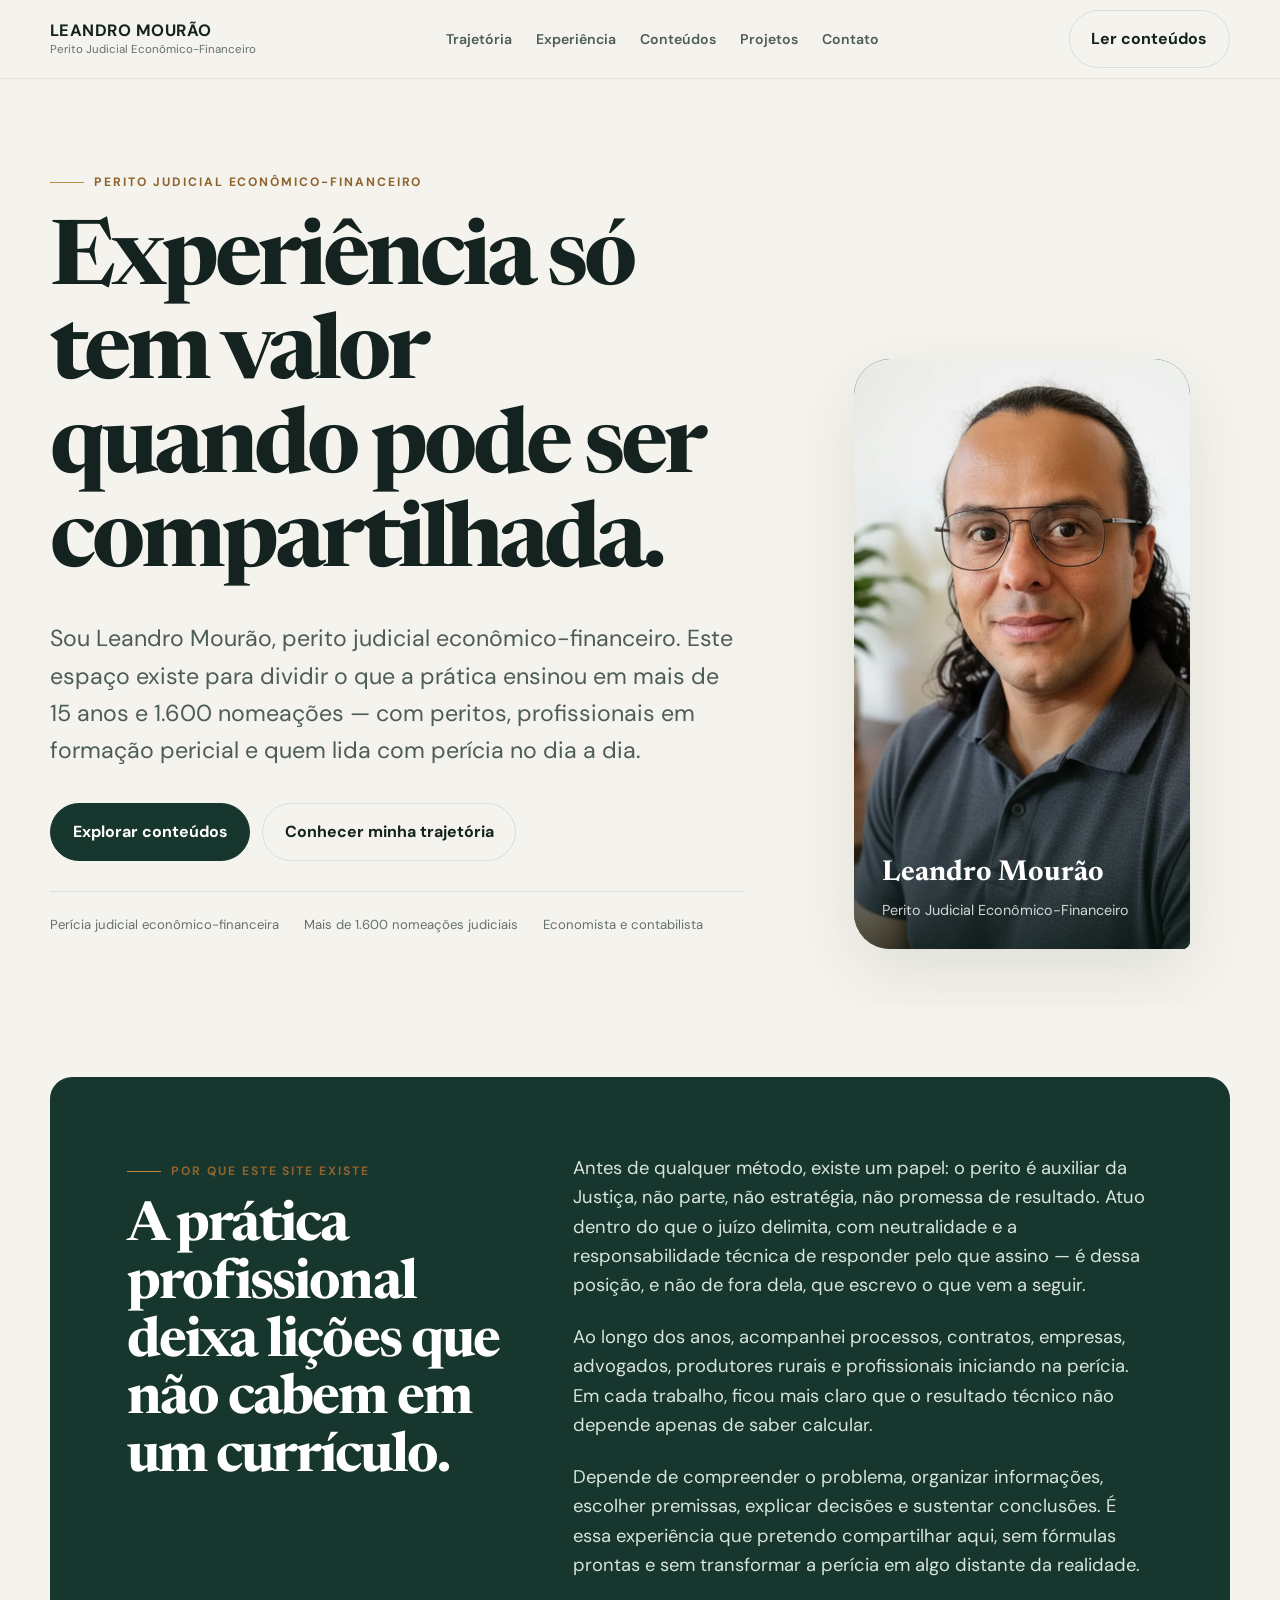
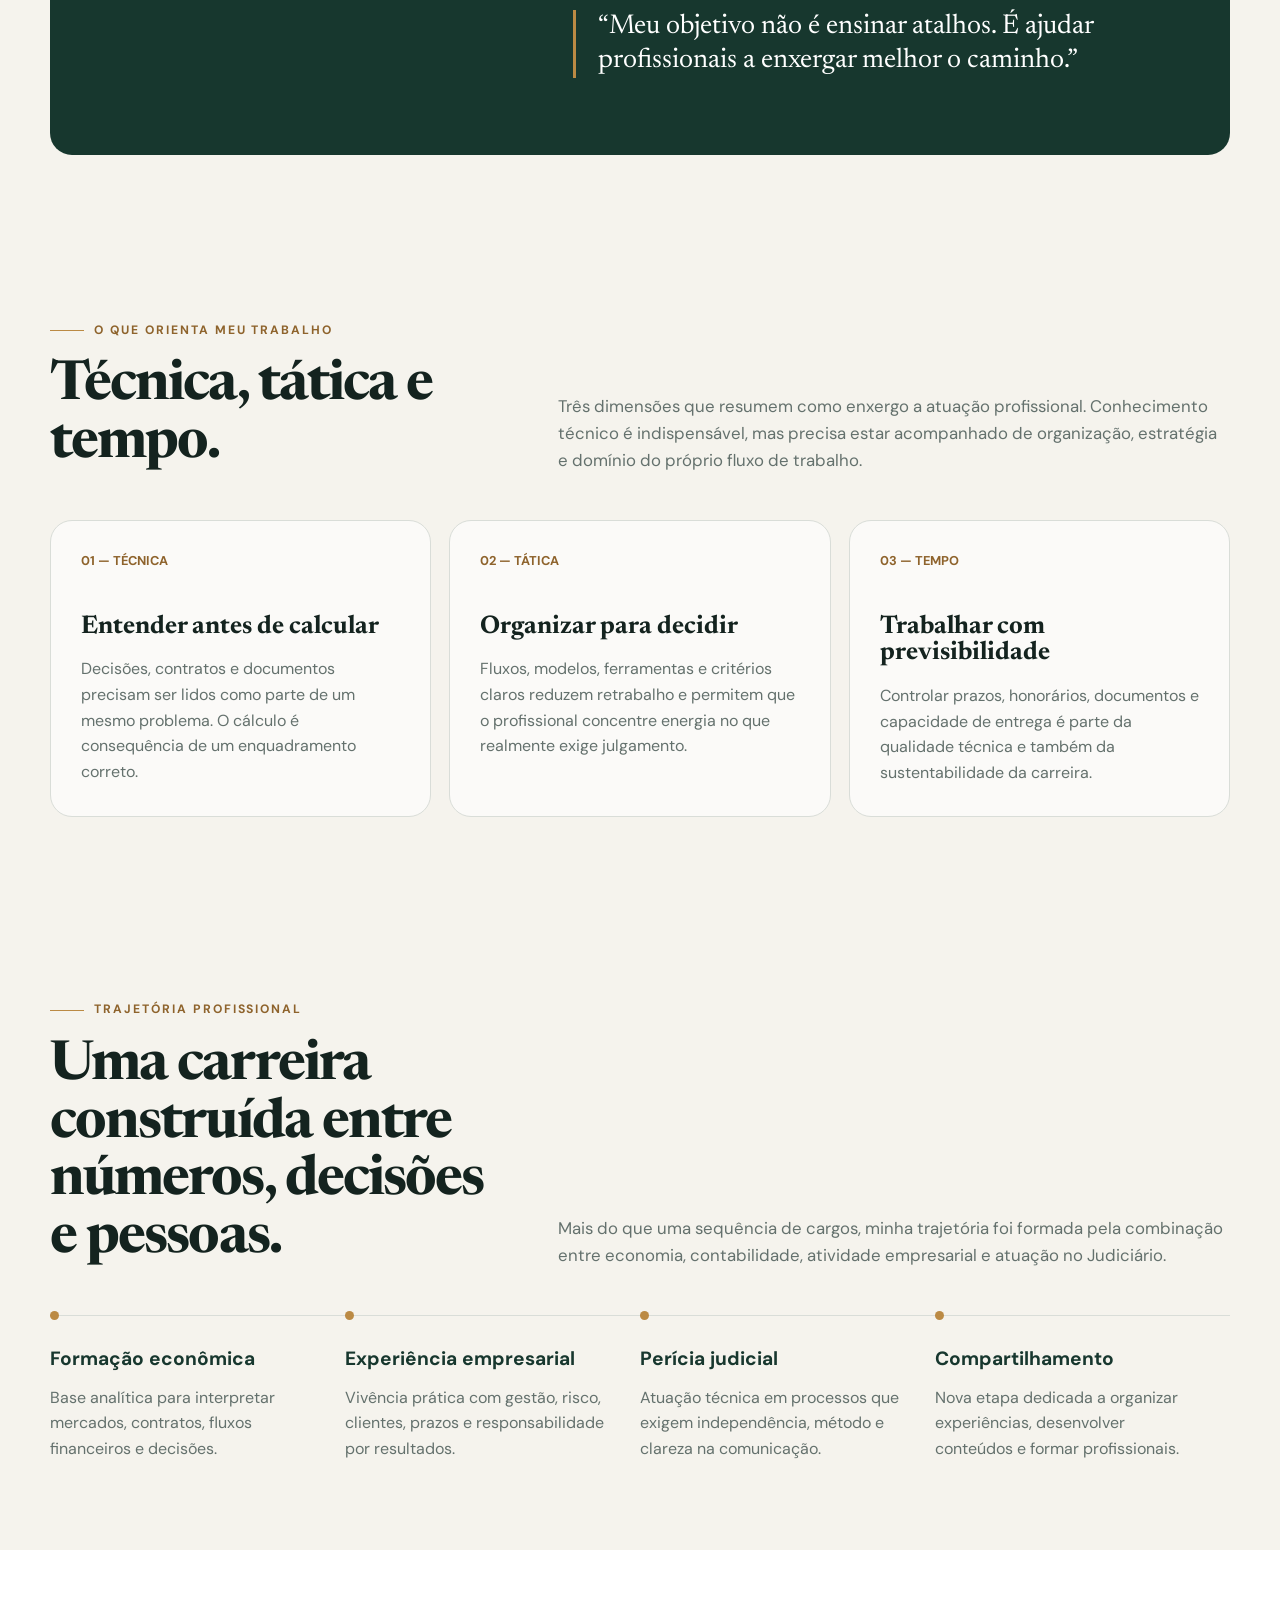
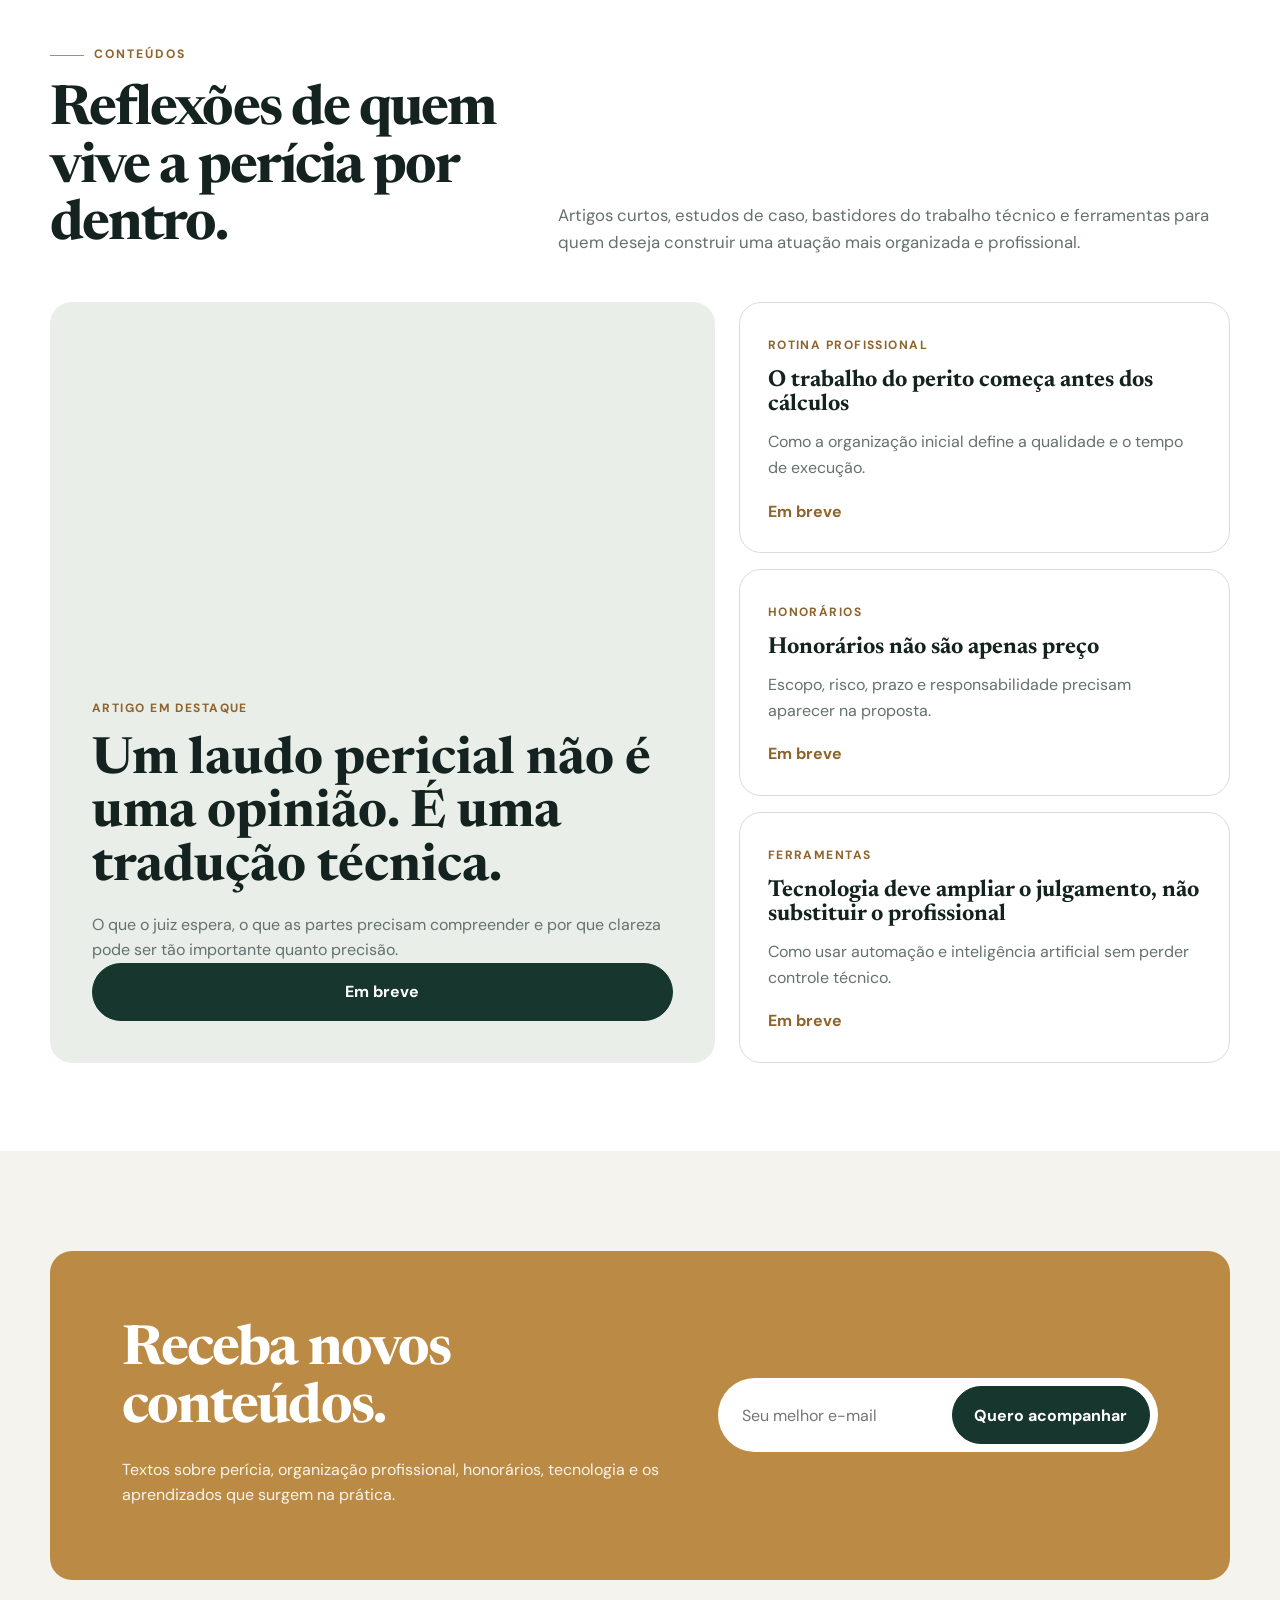
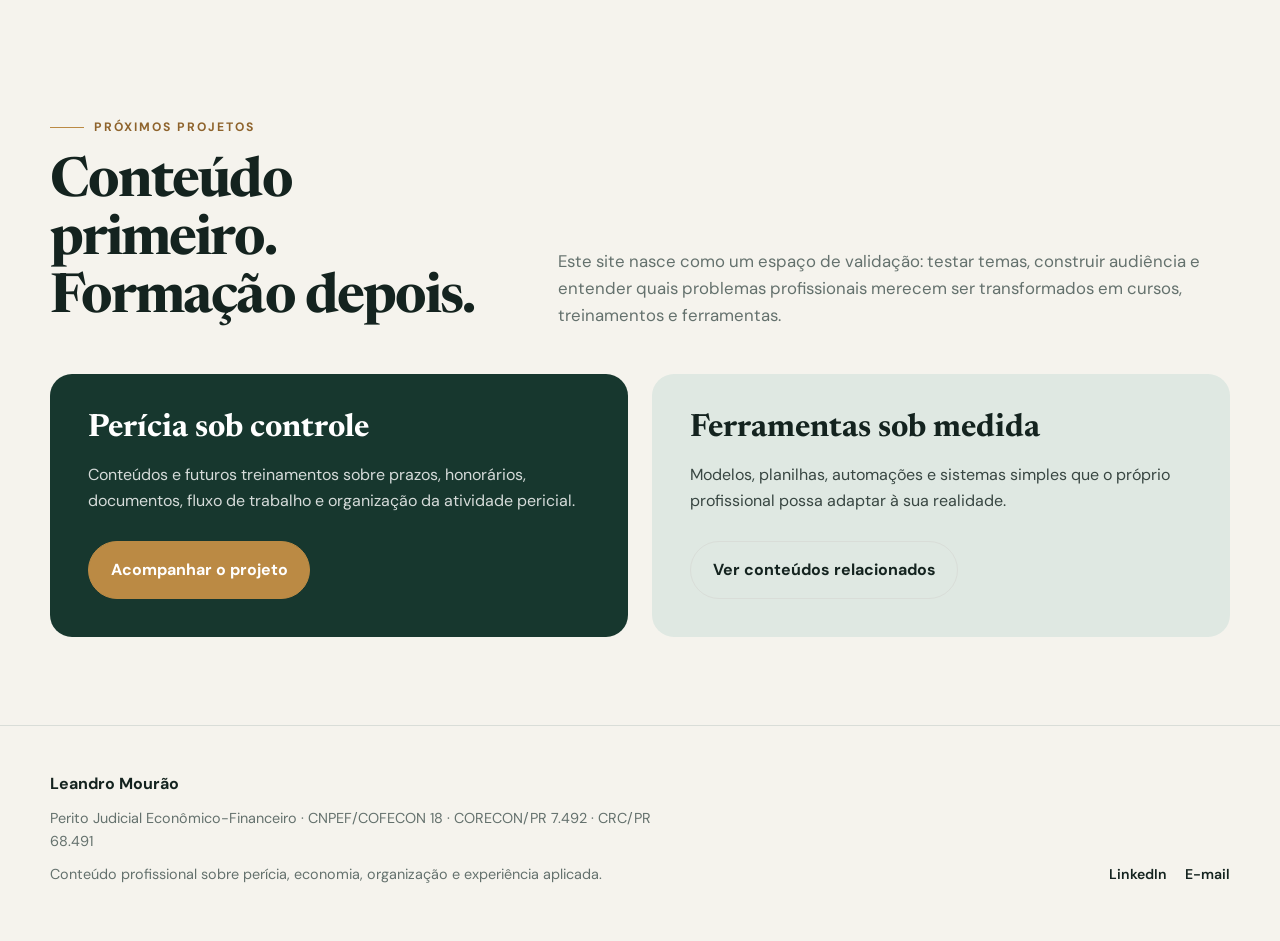
==== index.html @ 53e97e95 "Versão inicial do site pessoal" ====
<!doctype html>


<html lang="pt-BR">
<head>
<meta charset="utf-8"/>
<meta content="width=device-width, initial-scale=1" name="viewport"/>
<title>Leandro Mourão | Perito Judicial Econômico-Financeiro</title>
<meta content="Leandro Mourão, perito judicial econômico-financeiro, compartilha o que mais de 15 anos e 1.600 nomeações ensinaram sobre método, responsabilidade e prática pericial." name="description"/>
<meta content="Leandro Mourão" name="author"/>
<meta content="index, follow" name="robots"/>
<link href="https://fonts.googleapis.com" rel="preconnect"/>
<link crossorigin="" href="https://fonts.gstatic.com" rel="preconnect"/>
<link href="https://fonts.googleapis.com/css2?family=DM+Sans:wght@400;500;600;700&amp;family=Newsreader:opsz,wght@6..72,500;6..72,600&amp;display=swap" rel="stylesheet"/>

<link href="https://leandromourao.com.br/" rel="canonical"/><meta content="#17372e" name="theme-color"/><meta content="website" property="og:type"/><meta content="pt_BR" property="og:locale"/><meta content="Leandro Mourão | Perito Judicial Econômico-Financeiro" property="og:title"/><meta content="Experiência prática em perícia judicial, método, organização profissional, honorários e tecnologia aplicada." property="og:description"/><meta content="https://leandromourao.com.br/" property="og:url"/><meta content="https://leandromourao.com.br/assets/img/brand/og-leandro-mourao.jpg" property="og:image"/><meta content="Leandro Mourão, perito judicial econômico-financeiro" property="og:image:alt"/><meta content="summary_large_image" name="twitter:card"/><meta content="Leandro Mourão | Perito Judicial Econômico-Financeiro" name="twitter:title"/><meta content="Experiência prática em perícia judicial, método, organização profissional, honorários e tecnologia aplicada." name="twitter:description"/><meta content="https://leandromourao.com.br/assets/img/brand/og-leandro-mourao.jpg" name="twitter:image"/><link href="favicon.ico" rel="icon" sizes="any"/><link as="image" href="assets/img/team/leandro-mourao.webp" rel="preload" type="image/webp"/><link href="assets/css/style.css?v=20260804-01" rel="stylesheet"/><script type="application/ld+json">
{
  "@context": "https://schema.org",
  "@type": "Person",
  "name": "Leandro Mourão",
  "url": "https://leandromourao.com.br/",
  "image": "https://leandromourao.com.br/assets/img/team/leandro-mourao.jpg",
  "jobTitle": "Perito Judicial Econômico-Financeiro",
  "description": "Perito judicial econômico-financeiro que compartilha experiência prática sobre perícia, método, organização profissional e tecnologia aplicada.",
  "sameAs": ["https://www.linkedin.com/in/leandromourao/"],
  "hasCredential": [
    {"@type":"EducationalOccupationalCredential","name":"CNPEF/COFECON 18"},
    {"@type":"EducationalOccupationalCredential","name":"CORECON/PR 7.492"},
    {"@type":"EducationalOccupationalCredential","name":"CRC/PR 68.491"}
  ]
}
</script></head>
<body>
<header>
<div class="wrap nav">
<a class="brand" href="#inicio">
<strong>LEANDRO MOURÃO</strong>
<span>Perito Judicial Econômico-Financeiro</span>
</a>
<nav aria-label="Navegação principal" id="site-nav"><button aria-label="Fechar menu" class="menu-close" type="button">×</button>
<a href="#historia">Trajetória</a>
<a href="#experiencia">Experiência</a>
<a href="#conteudos">Conteúdos</a>
<a href="#projetos">Projetos</a>
<a href="#contato">Contato</a>
</nav>
<a class="btn" href="#conteudos">Ler conteúdos</a>
<button aria-controls="site-nav" aria-expanded="false" aria-label="Abrir menu" class="menu-toggle" type="button"><span></span><span></span><span></span></button></div>
</header><div aria-hidden="true" class="menu-backdrop"></div>
<main id="inicio">
<section class="hero">
<div class="wrap hero-grid">
<div class="hero-copy">
<span class="eyebrow">Perito judicial econômico-financeiro</span>
<h1>Experiência só tem valor quando pode ser compartilhada.</h1>
<p class="lead">Sou Leandro Mourão, perito judicial econômico-financeiro. Este espaço existe para dividir o que a prática ensinou em mais de 15 anos e 1.600 nomeações — com peritos, profissionais em formação pericial e quem lida com perícia no dia a dia.</p>
<div class="hero-actions">
<a class="btn primary" href="#conteudos">Explorar conteúdos</a>
<a class="btn" href="#historia">Conhecer minha trajetória</a>
</div>
<div class="hero-note">
<span>Perícia judicial econômico-financeira</span>
<span>Mais de 1.600 nomeações judiciais</span>
<span>Economista e contabilista</span>
</div>
</div>
<figure class="portrait">
<picture><source srcset="assets/img/team/leandro-mourao.webp" type="image/webp"/><img alt="Leandro Mourão, perito judicial econômico-financeiro" decoding="async" fetchpriority="high" height="1000" src="assets/img/team/leandro-mourao.jpg" width="800"/></picture>
<figcaption class="portrait-caption">
<strong>Leandro Mourão</strong>
<span>Perito Judicial Econômico-Financeiro</span>
</figcaption>
</figure>
</div>
</section>
<section class="manifesto" id="historia">
<div class="wrap manifesto-card">
<div>
<span class="eyebrow">Por que este site existe</span>
<h2 style="margin-top:18px">A prática profissional deixa lições que não cabem em um currículo.</h2>
</div>
<div>
<p>Antes de qualquer método, existe um papel: o perito é auxiliar da Justiça, não parte, não estratégia, não promessa de resultado. Atuo dentro do que o juízo delimita, com neutralidade e a responsabilidade técnica de responder pelo que assino — é dessa posição, e não de fora dela, que escrevo o que vem a seguir.</p>
<p>Ao longo dos anos, acompanhei processos, contratos, empresas, advogados, produtores rurais e profissionais iniciando na perícia. Em cada trabalho, ficou mais claro que o resultado técnico não depende apenas de saber calcular.</p>
<p>Depende de compreender o problema, organizar informações, escolher premissas, explicar decisões e sustentar conclusões. É essa experiência que pretendo compartilhar aqui, sem fórmulas prontas e sem transformar a perícia em algo distante da realidade.</p>
<div class="quote">“Meu objetivo não é ensinar atalhos. É ajudar profissionais a enxergar melhor o caminho.”</div>
</div>
</div>
</section>
<section id="experiencia">
<div class="wrap">
<div class="section-head">
<div>
<span class="eyebrow">O que orienta meu trabalho</span>
<h2 style="margin-top:18px">Técnica, tática e tempo.</h2>
</div>
<p>Três dimensões que resumem como enxergo a atuação profissional. Conhecimento técnico é indispensável, mas precisa estar acompanhado de organização, estratégia e domínio do próprio fluxo de trabalho.</p>
</div>
<div class="cards">
<article class="card">
<div class="number">01 — TÉCNICA</div>
<h3>Entender antes de calcular</h3>
<p>Decisões, contratos e documentos precisam ser lidos como parte de um mesmo problema. O cálculo é consequência de um enquadramento correto.</p>
</article>
<article class="card">
<div class="number">02 — TÁTICA</div>
<h3>Organizar para decidir</h3>
<p>Fluxos, modelos, ferramentas e critérios claros reduzem retrabalho e permitem que o profissional concentre energia no que realmente exige julgamento.</p>
</article>
<article class="card">
<div class="number">03 — TEMPO</div>
<h3>Trabalhar com previsibilidade</h3>
<p>Controlar prazos, honorários, documentos e capacidade de entrega é parte da qualidade técnica e também da sustentabilidade da carreira.</p>
</article>
</div>
</div>
</section>
<section class="soft">
<div class="wrap">
<div class="section-head">
<div>
<span class="eyebrow">Trajetória profissional</span>
<h2 style="margin-top:18px">Uma carreira construída entre números, decisões e pessoas.</h2>
</div>
<p>Mais do que uma sequência de cargos, minha trajetória foi formada pela combinação entre economia, contabilidade, atividade empresarial e atuação no Judiciário.</p>
</div>
<div class="timeline">
<div class="timeline-item"><strong>Formação econômica</strong><p>Base analítica para interpretar mercados, contratos, fluxos financeiros e decisões.</p></div>
<div class="timeline-item"><strong>Experiência empresarial</strong><p>Vivência prática com gestão, risco, clientes, prazos e responsabilidade por resultados.</p></div>
<div class="timeline-item"><strong>Perícia judicial</strong><p>Atuação técnica em processos que exigem independência, método e clareza na comunicação.</p></div>
<div class="timeline-item"><strong>Compartilhamento</strong><p>Nova etapa dedicada a organizar experiências, desenvolver conteúdos e formar profissionais.</p></div>
</div>
</div>
</section>
<section class="content-area" id="conteudos">
<div class="wrap">
<div class="section-head">
<div>
<span class="eyebrow">Conteúdos</span>
<h2 style="margin-top:18px">Reflexões de quem vive a perícia por dentro.</h2>
</div>
<p>Artigos curtos, estudos de caso, bastidores do trabalho técnico e ferramentas para quem deseja construir uma atuação mais organizada e profissional.</p>
</div>
<div class="content-grid">
<article class="feature-post">
<small>Artigo em destaque</small>
<h3>Um laudo pericial não é uma opinião. É uma tradução técnica.</h3>
<p>O que o juiz espera, o que as partes precisam compreender e por que clareza pode ser tão importante quanto precisão.</p>
<a class="btn primary" href="#contato">Em breve</a>
</article>
<div class="post-list">
<article class="post"><small>Rotina profissional</small><h3>O trabalho do perito começa antes dos cálculos</h3><p>Como a organização inicial define a qualidade e o tempo de execução.</p><a href="#contato">Em breve</a></article>
<article class="post"><small>Honorários</small><h3>Honorários não são apenas preço</h3><p>Escopo, risco, prazo e responsabilidade precisam aparecer na proposta.</p><a href="#contato">Em breve</a></article>
<article class="post"><small>Ferramentas</small><h3>Tecnologia deve ampliar o julgamento, não substituir o profissional</h3><p>Como usar automação e inteligência artificial sem perder controle técnico.</p><a href="#contato">Em breve</a></article>
</div>
</div>
</div>
</section>
<section class="newsletter" id="contato">
<div class="wrap newsletter-box">
<div>
<h2>Receba novos conteúdos.</h2>
<p>Textos sobre perícia, organização profissional, honorários, tecnologia e os aprendizados que surgem na prática.</p>
</div>
<form action="obrigado/" data-netlify="true" method="POST" name="newsletter" netlify-honeypot="bot-field">
<p class="honeypot"><label>Não preencha: <input autocomplete="off" name="bot-field" tabindex="-1"/></label></p><input name="form-name" type="hidden" value="newsletter"/>
<input aria-label="Seu melhor e-mail" autocomplete="email" name="email" placeholder="Seu melhor e-mail" required="" type="email"/>
<button class="btn primary" type="submit">Quero acompanhar</button>
</form>
</div>
</section>
<section class="future" id="projetos">
<div class="wrap">
<div class="section-head">
<div>
<span class="eyebrow">Próximos projetos</span>
<h2 style="margin-top:18px">Conteúdo primeiro. Formação depois.</h2>
</div>
<p>Este site nasce como um espaço de validação: testar temas, construir audiência e entender quais problemas profissionais merecem ser transformados em cursos, treinamentos e ferramentas.</p>
</div>
<div class="future-grid">
<article class="future-card">
<h3>Perícia sob controle</h3>
<p>Conteúdos e futuros treinamentos sobre prazos, honorários, documentos, fluxo de trabalho e organização da atividade pericial.</p>
<a class="btn gold" href="#contato">Acompanhar o projeto</a>
</article>
<article class="future-card alt">
<h3>Ferramentas sob medida</h3>
<p>Modelos, planilhas, automações e sistemas simples que o próprio profissional possa adaptar à sua realidade.</p>
<a class="btn" href="#conteudos">Ver conteúdos relacionados</a>
</article>
</div>
</div>
</section>
</main>
<footer>
<div class="wrap footer-grid">
<div>
<strong>Leandro Mourão</strong>
<p>Perito Judicial Econômico-Financeiro · CNPEF/COFECON 18 · CORECON/PR 7.492 · CRC/PR 68.491</p>
<p>Conteúdo profissional sobre perícia, economia, organização e experiência aplicada.</p>
</div>
<div class="footer-links">
<a href="https://www.linkedin.com/in/leandromourao/" rel="noopener" target="_blank">LinkedIn</a>
<a href="mailto:contato@leandromourao.com.br">E-mail</a>
</div>
</div>
</footer>
<script defer src="assets/js/main.js"></script></body>
</html>
---- assets/css/style.css ----
:root{
      --ink:#14231f;
      --muted:#64716d;
      --paper:#f5f3ed;
      --white:#ffffff;
      --line:#d9ddd8;
      --accent:#bb8a44;
      --accent-dark:#8e632c;
      --deep:#17372e;
      --soft:#e9eee9;
      --radius:22px;
      --shadow:0 24px 70px rgba(25,45,38,.10);
      --wrap:min(1180px, calc(100% - 40px));
    }
    *{box-sizing:border-box}
    html{scroll-behavior:smooth}
    body{margin:0;background:var(--paper);color:var(--ink);font-family:"DM Sans",sans-serif;line-height:1.6}
    a{color:inherit;text-decoration:none}
    img{max-width:100%;display:block}
    .wrap{width:var(--wrap);margin-inline:auto}
    .eyebrow{display:inline-flex;align-items:center;gap:.65rem;font-size:.76rem;letter-spacing:.16em;text-transform:uppercase;font-weight:700;color:var(--accent-dark)}
    .eyebrow:before{content:"";width:34px;height:1px;background:var(--accent)}
    h1,h2,h3{font-family:"Newsreader",serif;line-height:1.05;margin:0;color:var(--ink)}
    h1{font-size:clamp(3rem,7vw,6.3rem);letter-spacing:-.045em;max-width:900px}
    h2{font-size:clamp(2.2rem,4.3vw,4.4rem);letter-spacing:-.035em}
    h3{font-size:1.6rem}
    p{margin:0;color:var(--muted)}
    .btn{display:inline-flex;align-items:center;justify-content:center;padding:.95rem 1.35rem;border:1px solid var(--line);border-radius:999px;font-weight:700;transition:.2s ease;background:transparent}
    .btn:hover{transform:translateY(-2px);border-color:var(--accent)}
    .btn.primary{background:var(--deep);color:white;border-color:var(--deep)}
    .btn.gold{background:var(--accent);border-color:var(--accent);color:#fff}

    header{position:sticky;top:0;z-index:20;background:rgba(245,243,237,.86);backdrop-filter:blur(14px);border-bottom:1px solid rgba(20,35,31,.08)}
    .nav{display:flex;align-items:center;justify-content:space-between;min-height:78px;gap:2rem}
    .brand{display:flex;flex-direction:column;line-height:1.05}
    .brand strong{font-size:1.03rem;letter-spacing:.03em}
    .brand span{font-size:.72rem;color:var(--muted);margin-top:.25rem}
    nav{display:flex;gap:1.5rem;align-items:center}
    nav a{font-size:.88rem;font-weight:600;color:#4d5c57}
    nav a:hover{color:var(--accent-dark)}

    .hero{padding:86px 0 42px;overflow:hidden}
    .hero-grid{display:grid;grid-template-columns:minmax(0,1.25fr) minmax(320px,.75fr);gap:70px;align-items:end}
    .hero-copy{padding-bottom:30px}
    .hero-copy .eyebrow{margin-bottom:24px}
    .hero-copy .lead{font-size:clamp(1.1rem,2vw,1.45rem);max-width:710px;margin-top:28px;color:#4d5c57}
    .hero-actions{display:flex;flex-wrap:wrap;gap:12px;margin-top:34px}
    .hero-note{margin-top:30px;padding-top:22px;border-top:1px solid var(--line);display:flex;gap:25px;flex-wrap:wrap;font-size:.82rem;color:var(--muted)}
    .portrait{position:relative;background:var(--deep);border-radius:36px 36px 8px 36px;overflow:hidden;box-shadow:var(--shadow);min-height:590px}
    .portrait img{width:100%;height:100%;object-fit:cover;position:absolute;inset:0}
    .portrait:after{content:"";position:absolute;inset:0;background:linear-gradient(180deg,transparent 55%,rgba(9,25,20,.72))}
    .portrait-caption{position:absolute;left:28px;bottom:26px;color:#fff;z-index:2}
    .portrait-caption strong{display:block;font-family:"Newsreader";font-size:1.8rem}
    .portrait-caption span{opacity:.8;font-size:.9rem}

    .manifesto{padding:70px 0}
    .manifesto-card{background:var(--deep);color:#fff;border-radius:var(--radius);padding:clamp(32px,6vw,80px);display:grid;grid-template-columns:.8fr 1.2fr;gap:60px;align-items:start}
    .manifesto-card h2{color:#fff}
    .manifesto-card p{color:#d7e3de;font-size:1.15rem}
    .manifesto-card p+p{margin-top:22px}
    .quote{margin-top:30px;padding-left:22px;border-left:3px solid var(--accent);font-family:"Newsreader";font-size:1.7rem;color:white;line-height:1.25}

    section{padding:88px 0}
    .section-head{display:grid;grid-template-columns:.8fr 1.2fr;gap:60px;align-items:end;margin-bottom:46px}
    .section-head p{font-size:1.05rem;max-width:670px}
    .cards{display:grid;grid-template-columns:repeat(3,1fr);gap:18px}
    .card{background:rgba(255,255,255,.62);border:1px solid var(--line);border-radius:var(--radius);padding:30px;min-height:265px;transition:.2s ease}
    .card:hover{background:white;transform:translateY(-4px);box-shadow:0 14px 40px rgba(23,55,46,.08)}
    .card .number{font-size:.8rem;font-weight:700;color:var(--accent-dark);margin-bottom:42px}
    .card h3{margin-bottom:16px}

    .timeline{display:grid;grid-template-columns:repeat(4,1fr);border-top:1px solid var(--line)}
    .timeline-item{padding:28px 26px 0 0;position:relative}
    .timeline-item:before{content:"";position:absolute;top:-5px;left:0;width:9px;height:9px;background:var(--accent);border-radius:50%}
    .timeline-item strong{display:block;font-size:1.2rem;color:var(--deep);margin-bottom:10px}

    .content-area{background:var(--white)}
    .content-grid{display:grid;grid-template-columns:1.15fr .85fr;gap:24px}
    .feature-post{border-radius:var(--radius);padding:42px;background:var(--soft);min-height:430px;display:flex;flex-direction:column;justify-content:flex-end}
    .feature-post small,.post small{font-size:.75rem;text-transform:uppercase;letter-spacing:.12em;font-weight:700;color:var(--accent-dark)}
    .feature-post h3{font-size:clamp(2rem,4vw,3.3rem);margin:16px 0}
    .post-list{display:grid;gap:16px}
    .post{padding:28px;border:1px solid var(--line);border-radius:var(--radius)}
    .post h3{font-size:1.45rem;margin:12px 0}
    .post a{display:inline-block;margin-top:18px;font-weight:700;color:var(--accent-dark)}

    .newsletter{padding:100px 0}
    .newsletter-box{background:var(--accent);border-radius:var(--radius);padding:clamp(34px,7vw,72px);display:grid;grid-template-columns:1fr .8fr;gap:45px;align-items:center}
    .newsletter-box h2,.newsletter-box p{color:#fff}
    .newsletter-box p{margin-top:18px;opacity:.9}
    form{display:flex;gap:10px;background:#fff;padding:8px;border-radius:999px}
    input{border:0;background:transparent;padding:0 16px;min-width:0;flex:1;font:inherit;outline:none}
    button{border:0;cursor:pointer;font:inherit}

    .future{padding-top:30px}
    .future-grid{display:grid;grid-template-columns:1fr 1fr;gap:24px}
    .future-card{border-radius:var(--radius);padding:38px;background:var(--deep);color:white}
    .future-card.alt{background:#dfe8e2;color:var(--ink)}
    .future-card h3{font-size:2rem;color:inherit;margin-bottom:16px}
    .future-card p{color:inherit;opacity:.82}
    .future-card .btn{margin-top:28px}

    footer{padding:45px 0 55px;border-top:1px solid var(--line)}
    .footer-grid{display:flex;justify-content:space-between;gap:30px;align-items:flex-end}
    .footer-grid p{max-width:620px;margin-top:10px;font-size:.9rem}
    .footer-links{display:flex;gap:18px;font-size:.88rem;font-weight:600}

    @media(max-width:900px){
      nav{display:none}
      .hero-grid,.manifesto-card,.section-head,.content-grid,.newsletter-box{grid-template-columns:1fr}
      .portrait{min-height:520px;max-width:560px}
      .cards{grid-template-columns:1fr}
      .timeline{grid-template-columns:1fr 1fr;gap:36px}
      .future-grid{grid-template-columns:1fr}
    }
    @media(max-width:600px){
      :root{--wrap:min(100% - 28px,1180px)}
      .hero{padding-top:56px}
      .nav .btn{display:none}
      .portrait{min-height:450px}
      .timeline{grid-template-columns:1fr}
      form{border-radius:20px;flex-direction:column}
      form .btn{width:100%}
      .footer-grid{display:block}
      .footer-links{margin-top:25px}
    }
  

/* Navegação móvel, acessibilidade e ajustes finais */
.menu-toggle,.menu-close{display:none}
.menu-backdrop{display:none}
.honeypot{position:absolute!important;left:-9999px!important;width:1px!important;height:1px!important;overflow:hidden!important}
section[id]{scroll-margin-top:96px}
a:focus-visible,button:focus-visible,input:focus-visible{outline:3px solid rgba(187,138,68,.45);outline-offset:3px}
.portrait picture{position:absolute;inset:0;width:100%;height:100%}
.portrait picture img{width:100%;height:100%;object-fit:cover}
@media(max-width:900px){
  .menu-toggle{display:inline-flex;width:46px;height:46px;border:1px solid var(--line);border-radius:14px;background:var(--white);align-items:center;justify-content:center;flex-direction:column;gap:5px;cursor:pointer}
  .menu-toggle span{width:21px;height:2px;background:var(--deep);border-radius:2px}
  header nav{display:flex;position:fixed;top:0;right:0;width:min(340px,88vw);height:100vh;height:100dvh;background:var(--paper);padding:78px 26px 30px;flex-direction:column;align-items:stretch;gap:0;box-shadow:-24px 0 60px rgba(20,35,31,.18);transform:translateX(105%);transition:transform .25s ease;z-index:60}
  header nav a{font-size:1rem;padding:16px 2px;border-bottom:1px solid var(--line)}
  .menu-close{display:flex;position:absolute;top:18px;right:20px;width:42px;height:42px;border:1px solid var(--line);border-radius:12px;background:var(--white);align-items:center;justify-content:center;font-size:1.6rem;cursor:pointer;color:var(--deep)}
  .menu-open header nav{transform:translateX(0)}
  .menu-open .menu-backdrop{display:block;position:fixed;inset:0;background:rgba(20,35,31,.45);z-index:50}
  body.menu-open{overflow:hidden}
}
@media(prefers-reduced-motion:reduce){html{scroll-behavior:auto}*,*::before,*::after{transition:none!important;animation:none!important}}

/* Páginas de estado */
.status-page{min-height:100vh;display:grid;place-items:center;padding:40px;background:var(--paper)}
.status-card{width:min(720px,100%);text-align:center;padding:clamp(34px,7vw,72px);border:1px solid var(--line);border-radius:var(--radius);background:var(--white);box-shadow:var(--shadow)}
.status-card .eyebrow{margin-bottom:20px}
.status-card h1{font-size:clamp(2.7rem,7vw,5rem)}
.status-card p{max-width:520px;margin:22px auto 30px;font-size:1.05rem}
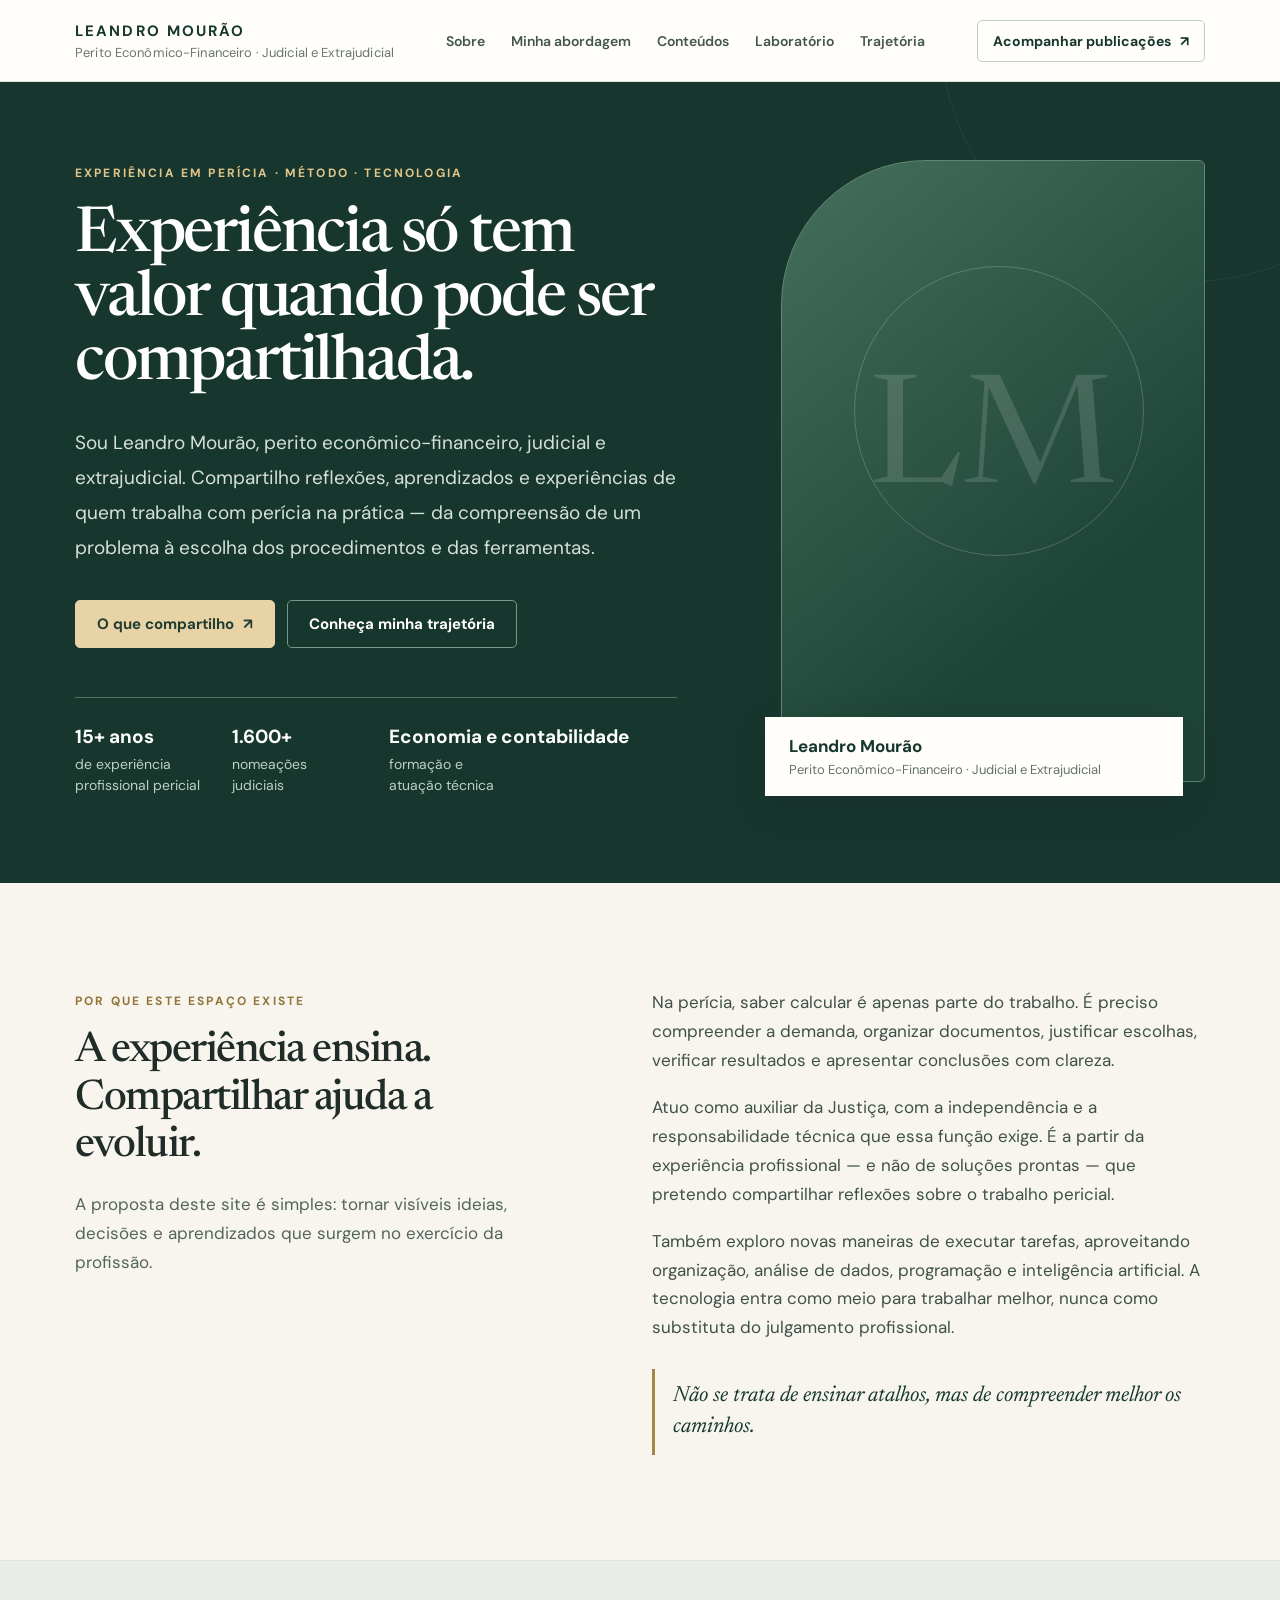
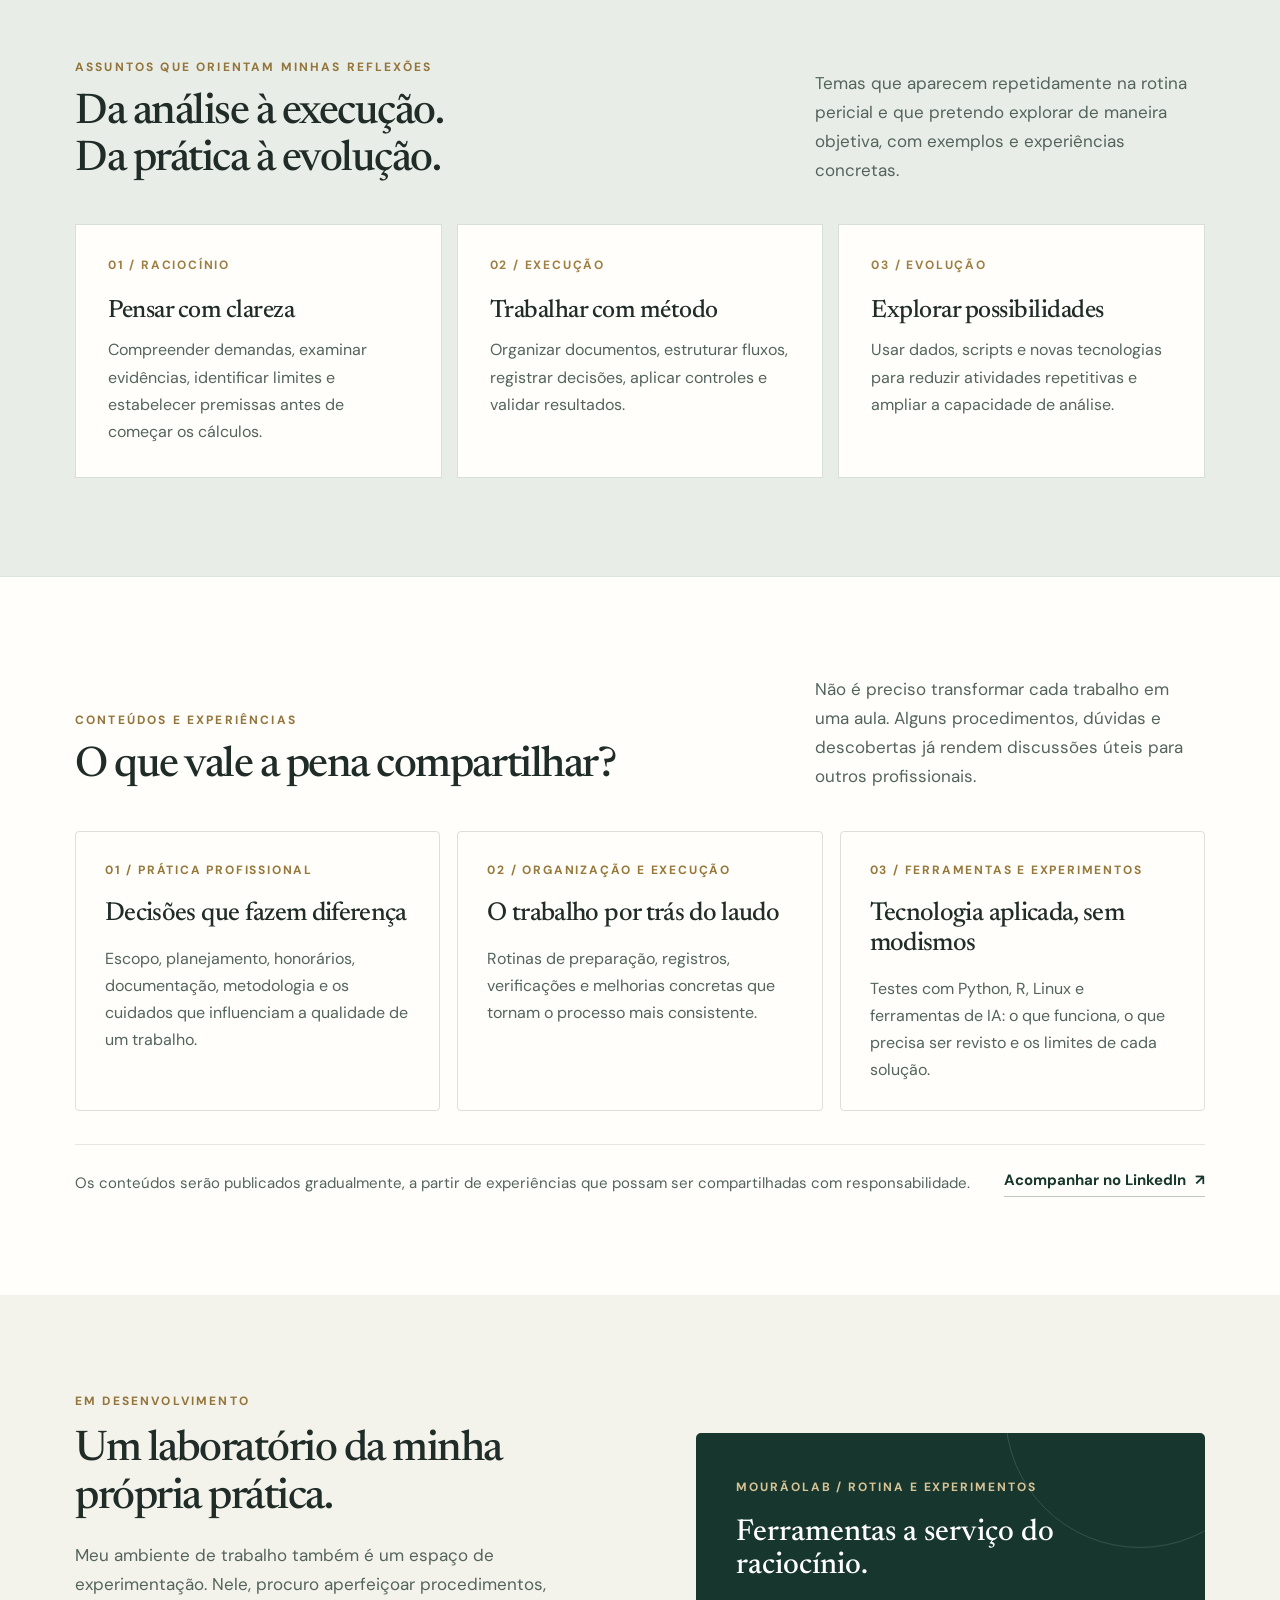
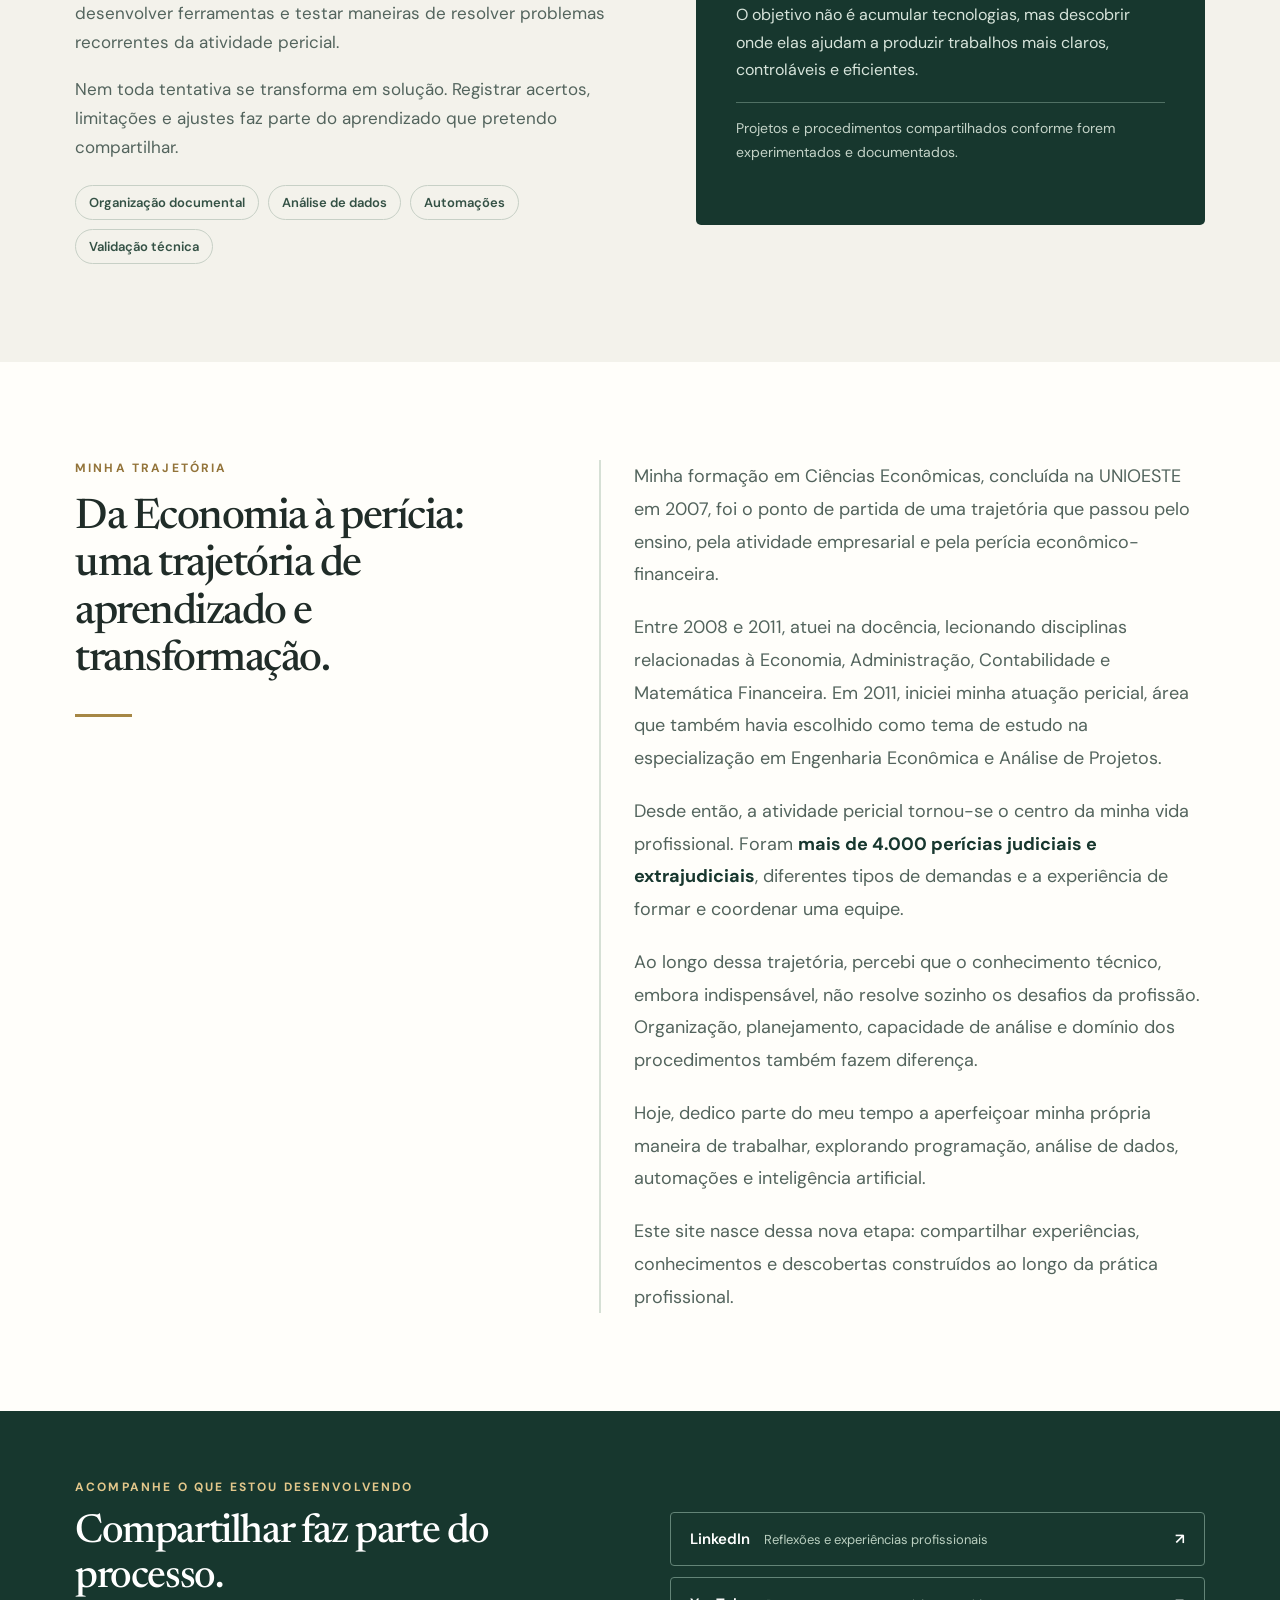
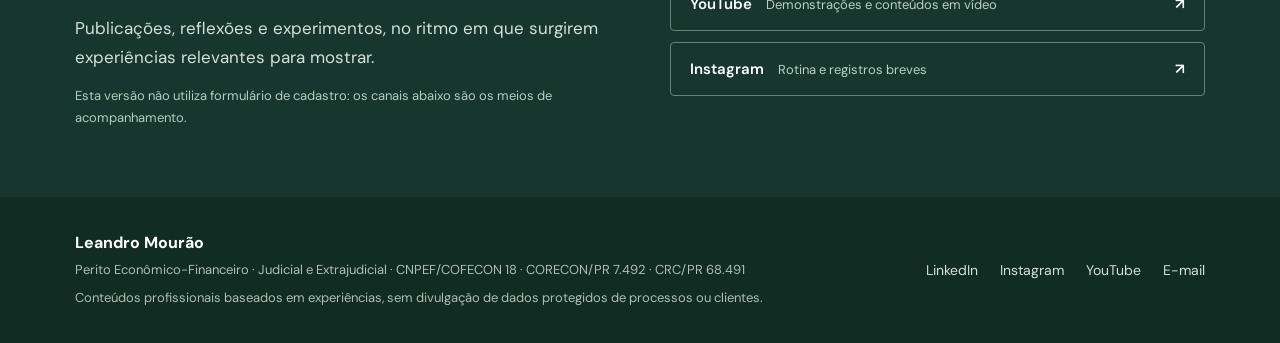
==== commit a47b1314: "Atualiza site: experiência e prática pericial" ====
--- a/index.html
+++ b/index.html
@@ -1,210 +1,295 @@
 <!doctype html>
-
-
 <html lang="pt-BR">
 <head>
-<meta charset="utf-8"/>
-<meta content="width=device-width, initial-scale=1" name="viewport"/>
-<title>Leandro Mourão | Perito Judicial Econômico-Financeiro</title>
-<meta content="Leandro Mourão, perito judicial econômico-financeiro, compartilha o que mais de 15 anos e 1.600 nomeações ensinaram sobre método, responsabilidade e prática pericial." name="description"/>
-<meta content="Leandro Mourão" name="author"/>
-<meta content="index, follow" name="robots"/>
-<link href="https://fonts.googleapis.com" rel="preconnect"/>
-<link crossorigin="" href="https://fonts.gstatic.com" rel="preconnect"/>
-<link href="https://fonts.googleapis.com/css2?family=DM+Sans:wght@400;500;600;700&amp;family=Newsreader:opsz,wght@6..72,500;6..72,600&amp;display=swap" rel="stylesheet"/>
-
-<link href="https://leandromourao.com.br/" rel="canonical"/><meta content="#17372e" name="theme-color"/><meta content="website" property="og:type"/><meta content="pt_BR" property="og:locale"/><meta content="Leandro Mourão | Perito Judicial Econômico-Financeiro" property="og:title"/><meta content="Experiência prática em perícia judicial, método, organização profissional, honorários e tecnologia aplicada." property="og:description"/><meta content="https://leandromourao.com.br/" property="og:url"/><meta content="https://leandromourao.com.br/assets/img/brand/og-leandro-mourao.jpg" property="og:image"/><meta content="Leandro Mourão, perito judicial econômico-financeiro" property="og:image:alt"/><meta content="summary_large_image" name="twitter:card"/><meta content="Leandro Mourão | Perito Judicial Econômico-Financeiro" name="twitter:title"/><meta content="Experiência prática em perícia judicial, método, organização profissional, honorários e tecnologia aplicada." name="twitter:description"/><meta content="https://leandromourao.com.br/assets/img/brand/og-leandro-mourao.jpg" name="twitter:image"/><link href="favicon.ico" rel="icon" sizes="any"/><link as="image" href="assets/img/team/leandro-mourao.webp" rel="preload" type="image/webp"/><link href="assets/css/style.css?v=20260804-01" rel="stylesheet"/><script type="application/ld+json">
-{
-  "@context": "https://schema.org",
-  "@type": "Person",
-  "name": "Leandro Mourão",
-  "url": "https://leandromourao.com.br/",
-  "image": "https://leandromourao.com.br/assets/img/team/leandro-mourao.jpg",
-  "jobTitle": "Perito Judicial Econômico-Financeiro",
-  "description": "Perito judicial econômico-financeiro que compartilha experiência prática sobre perícia, método, organização profissional e tecnologia aplicada.",
-  "sameAs": ["https://www.linkedin.com/in/leandromourao/"],
-  "hasCredential": [
-    {"@type":"EducationalOccupationalCredential","name":"CNPEF/COFECON 18"},
-    {"@type":"EducationalOccupationalCredential","name":"CORECON/PR 7.492"},
-    {"@type":"EducationalOccupationalCredential","name":"CRC/PR 68.491"}
-  ]
-}
-</script></head>
+  <meta charset="utf-8">
+  <meta name="viewport" content="width=device-width, initial-scale=1">
+  <meta name="theme-color" content="#17372e">
+  <meta name="description" content="Leandro Mourão, perito econômico-financeiro judicial e extrajudicial. Experiência, reflexões sobre prática pericial, organização profissional e tecnologia aplicada ao trabalho técnico.">
+  <meta name="author" content="Leandro Mourão">
+  <title>Leandro Mourão | Experiência e prática pericial</title>
+  <meta property="og:type" content="website">
+  <meta property="og:locale" content="pt_BR">
+  <meta property="og:title" content="Leandro Mourão | Experiência e prática pericial">
+  <meta property="og:description" content="Experiência prática, pensamento crítico, organização e tecnologia na perícia econômico-financeira.">
+  <meta property="og:url" content="https://leandromourao.com.br/">
+  <meta property="og:image" content="https://leandromourao.com.br/assets/img/brand/og-leandro-mourao.jpg">
+  <link rel="preconnect" href="https://fonts.googleapis.com">
+  <link rel="preconnect" href="https://fonts.gstatic.com" crossorigin>
+  <link href="https://fonts.googleapis.com/css2?family=DM+Sans:wght@400;500;600;700&amp;family=Newsreader:opsz,wght@6..72,500;6..72,600&amp;display=swap" rel="stylesheet">
+  <!-- Prévia independente: os estilos estão neste arquivo. A fotografia usa o endereço público do site; se não carregar, é exibida uma composição de reserva. -->
+  <style>
+    :root{--green:#17372e;--green-2:#224d40;--ink:#202c28;--muted:#53645d;--cream:#f7f5ee;--white:#fffefa;--sand:#eae8de;--line:#d8dfd8;--gold:#d9be7c;--gold-deep:#a68745;--max:1130px}
+    *,*::before,*::after{box-sizing:border-box}
+    html{scroll-behavior:smooth;scroll-padding-top:92px}
+    body{margin:0;font-family:'DM Sans',Arial,sans-serif;font-size:17px;color:var(--ink);background:var(--cream);-webkit-font-smoothing:antialiased}
+    a{color:inherit;text-decoration:none}
+    button{font:inherit}
+    .wrap{width:min(var(--max),calc(100% - 48px));margin-inline:auto}
+    .eyebrow{font-size:12px;text-transform:uppercase;letter-spacing:.18em;font-weight:700;color:#93743a}
+    h1,h2,h3,p,figure{margin:0}
+    h1,h2{font-family:'Newsreader',Georgia,serif;font-weight:500;letter-spacing:-.035em}
+    h2{font-size:clamp(31px,3.3vw,44px);line-height:1.12}
+    p{line-height:1.7}
+    .muted{color:var(--muted)}
+    .btn{display:inline-flex;justify-content:center;align-items:center;gap:9px;padding:13px 21px;border-radius:5px;border:1px solid #bdd0c6;color:var(--green);font-size:15px;font-weight:700;transition:transform .15s ease,background .15s ease}
+    .btn:hover{transform:translateY(-2px);background:#e7eee9}
+    .btn.primary{background:var(--green);color:white;border-color:var(--green)}
+    .btn.primary:hover{background:var(--green-2)}
+    .btn.light{border-color:#77988a;color:#fff;background:transparent}
+    .btn.light:hover{background:#295447}
+    .plain-link{display:inline-flex;gap:9px;align-items:center;font-size:15px;font-weight:700;color:var(--green);border-bottom:1px solid #bfc9c1;padding-bottom:6px}
+    .plain-link:hover{border-color:var(--gold-deep)}
+    :focus-visible{outline:3px solid var(--gold-deep);outline-offset:4px}
+    .skip{position:absolute;top:-60px;left:12px;z-index:40;background:#fff;color:#111;padding:12px}.skip:focus{top:8px}
+    header{background:var(--white);border-bottom:1px solid #e1e5de;position:sticky;top:0;z-index:20}
+    .nav{min-height:81px;display:flex;align-items:center;gap:24px;justify-content:space-between}
+    .brand{display:flex;flex-direction:column;gap:3px;flex-shrink:0}
+    .brand strong{font-size:15px;letter-spacing:.14em;color:var(--green)}
+    .brand span{font-size:13px;letter-spacing:.01em;color:#69766f}
+    .nav-links{display:flex;align-items:center;gap:26px}
+    .nav-links a{font-size:14px;color:#43564c;font-weight:600}.nav-links a:hover{color:#a48343}
+    .header-cta{font-size:14px;padding:11px 15px}
+    .menu-toggle{display:none;background:none;border:none;padding:8px;color:var(--green);font-size:23px;cursor:pointer}
+    .hero{background:var(--green);color:white;position:relative;overflow:hidden}
+    .hero::before{content:"";position:absolute;width:500px;height:500px;border:1px solid #ffffff0e;border-radius:50%;right:-160px;top:-300px}
+    .hero-grid{display:grid;grid-template-columns:1.13fr .87fr;gap:65px;align-items:center;padding-block:78px 87px}
+    .hero .eyebrow{color:#e2c58b}
+    .hero h1{font-size:clamp(42px,4.9vw,64px);max-width:760px;line-height:1.02;margin-top:23px}
+    .hero .lead{font-size:19px;color:#d5e0d8;margin-top:28px;max-width:610px;line-height:1.85}
+    .hero-actions{display:flex;gap:12px;flex-wrap:wrap;margin-top:35px}
+    .hero .btn.primary{background:#e7d3a5;color:#233c32;border-color:#e7d3a5}.hero .btn.primary:hover{background:#f4e1b5}
+    .hero-stats{display:flex;gap:27px;flex-wrap:wrap;margin-top:49px;padding-top:26px;border-top:1px solid #547165}
+    .hero-stats div{display:flex;flex-direction:column;gap:5px}.hero-stats strong{font-size:19px;color:#fff}.hero-stats span{font-size:14px;color:#bbd0c3;max-width:130px;line-height:1.5}
+    .portrait{position:relative;isolation:isolate;align-self:stretch;min-height:465px;margin-left:auto;width:100%;max-width:440px}
+    .portrait-frame{position:absolute;inset:0 0 14px 16px;border-radius:145px 6px 6px 6px;background:linear-gradient(140deg,#456f5c,#1e4437 70%);overflow:hidden;border:1px solid #638574}
+    .portrait-frame::before{content:"";position:absolute;width:290px;height:290px;border:1px solid #ffffff32;border-radius:50%;top:17%;left:17%}
+    .portrait-frame::after{content:"LM";font-family:'Newsreader',Georgia,serif;font-size:150px;color:#ffffff23;position:absolute;inset:34% 0 0;text-align:center}
+    .portrait-frame img{position:relative;z-index:2;width:100%;height:100%;object-fit:cover;object-position:center top;display:block;opacity:0;transition:opacity .25s}
+    .portrait-frame.has-image img{opacity:1}
+    .portrait-caption{position:absolute;z-index:3;left:0;right:22px;bottom:0;background:var(--white);color:var(--green);padding:18px 24px;box-shadow:0 11px 36px #0002}
+    .portrait-caption strong{font-size:17px;display:block}.portrait-caption span{display:block;color:#657369;font-size:13px;margin-top:4px}
+    .intro{padding:105px 0}
+    .intro-grid{display:grid;grid-template-columns:1fr 1.17fr;gap:105px}
+    .intro h2{margin:18px 0 20px}
+    .intro-copy p{color:#3f5149;font-size:17px;margin-bottom:18px}
+    .signature{display:block;border-left:3px solid var(--gold-deep);padding:12px 0 12px 18px;margin-top:27px;color:var(--green);font-family:'Newsreader',Georgia,serif;font-size:22px;font-style:italic;line-height:1.4}
+    .section{padding:98px 0}
+    .section-head{display:flex;justify-content:space-between;gap:60px;align-items:end;margin-bottom:40px}
+    .section-head .eyebrow{display:block;margin-bottom:15px}
+    .section-head>p{color:var(--muted);font-size:17px;max-width:390px}
+    .ways{background:#e9ede7;border-block:1px solid #dce4dc}
+    .ways-grid{display:grid;grid-template-columns:repeat(3,1fr);gap:15px}
+    .way-card{background:var(--white);padding:32px;border:1px solid #d7e0d7;min-height:240px}
+    .way-num{font-size:12px;color:#9e7e44;font-weight:700;letter-spacing:.15em}
+    .way-card h3{font-family:'Newsreader',Georgia,serif;font-size:25px;font-weight:500;margin:26px 0 12px;letter-spacing:-.02em}
+    .way-card p{font-size:16px;color:var(--muted)}
+    .content-section{background:var(--white)}
+    .content-grid{display:grid;grid-template-columns:1fr 1fr 1fr;gap:17px}
+    .content-card{padding:30px 29px 27px;border:1px solid #dedfd8;border-radius:4px;min-height:274px;display:flex;flex-direction:column}
+    .content-card small{font-size:12px;font-weight:700;text-transform:uppercase;letter-spacing:.15em;color:#96783b}
+    .content-card h3{font-family:'Newsreader',Georgia,serif;font-weight:500;line-height:1.15;font-size:26px;letter-spacing:-.025em;margin:22px 0 15px}
+    .content-card p{font-size:16px;color:var(--muted)}
+    .content-footer{display:flex;justify-content:space-between;gap:30px;align-items:center;margin-top:33px;padding-top:25px;border-top:1px solid #e5e8e2}
+    .content-footer p{font-size:15px;color:var(--muted)}
+    .lab{background:#f3f2eb}
+    .lab-grid{display:grid;grid-template-columns:1.04fr .96fr;gap:70px;align-items:center}
+    .lab .eyebrow{display:block;margin-bottom:18px}
+    .lab p{color:var(--muted);font-size:17px;margin-top:19px;max-width:535px}
+    .lab-tags{display:flex;flex-wrap:wrap;gap:9px;margin-top:23px}
+    .lab-tags span{border:1px solid #c7d0c6;border-radius:20px;padding:8px 13px;color:#345145;font-size:13px;font-weight:600}
+    .lab-panel{background:var(--green);color:white;padding:41px 40px;position:relative;overflow:hidden;border-radius:5px;min-height:315px}
+    .lab-panel::before{content:"";position:absolute;border:1px solid #ffffff22;width:270px;height:270px;border-radius:50%;top:-155px;right:-70px}
+    .lab-panel small{text-transform:uppercase;letter-spacing:.16em;color:#d8c395;font-size:12px;font-weight:700}
+    .lab-panel h3{font-family:'Newsreader',Georgia,serif;font-size:30px;line-height:1.11;margin:21px 0 18px;font-weight:500;position:relative}
+    .lab-panel p{color:#d7e4db;margin:0 0 19px;font-size:16px;position:relative}
+    .lab-panel .quiet{font-size:14px;color:#c4d3c8;padding-top:14px;border-top:1px solid #507064}
+    .timeline-section{background:var(--white)}
+    .story-grid{display:grid;grid-template-columns:minmax(0,.85fr) minmax(0,1.15fr);gap:76px;align-items:start}
+    .story-heading .eyebrow{display:block;margin-bottom:19px}
+    .story-heading h2{max-width:440px}
+    .story-accent{width:57px;height:3px;background:var(--gold-deep);margin-top:30px}
+    .story-copy{border-left:2px solid #d6e0d5;padding-left:33px}
+    .story-copy p{color:var(--muted);font-size:18px;line-height:1.82;margin-bottom:20px}
+    .story-copy p:last-child{margin-bottom:0}
+    .story-copy strong{color:var(--green);font-weight:700}
+    .follow{background:var(--green);color:white;padding:68px 0}
+    .follow-grid{display:grid;grid-template-columns:1fr 1fr;gap:60px;align-items:center}
+    .follow .eyebrow{color:#e3c78b;display:block;margin-bottom:16px}
+    .follow h2{font-size:40px}
+    .follow p{font-size:17px;color:#d4e0d8;margin-top:13px}
+    .follow-links{display:grid;gap:11px}
+    .follow-links a{display:flex;align-items:center;justify-content:space-between;border:1px solid #638477;border-radius:4px;padding:16px 19px;font-size:15px;font-weight:600;transition:background .2s}
+    .follow-links a:hover{background:#2a5446}.follow-links small{color:#bacfc0;font-weight:400;font-size:13px;margin-left:10px}
+    footer{background:#102c23;color:#d3e0d6;padding:34px 0}
+    .footer-grid{display:flex;justify-content:space-between;align-items:center;gap:35px}
+    footer strong{color:#fff;font-size:16px}footer p{margin-top:7px;font-size:13px;color:#aebeb2;line-height:1.6}
+    .footer-links{display:flex;gap:22px;flex-wrap:wrap;font-size:14px}.footer-links a:hover{color:var(--gold)}
+    .note{margin-top:18px;font-size:13px!important;color:#b7cbbb!important}
+    @media (max-width:1020px){.nav-links{gap:14px}.hero-grid{gap:35px}.intro-grid{gap:50px}.lab-grid{gap:35px}}
+    @media (max-width:800px){.header-cta{display:none}.menu-toggle{display:block}.nav-links{display:none;position:absolute;top:80px;left:0;right:0;background:var(--white);padding:20px 24px;border-bottom:1px solid var(--line);box-shadow:0 15px 25px #0002;flex-direction:column;align-items:flex-start;gap:16px}.nav-links.open{display:flex}.hero-grid{grid-template-columns:1fr;gap:38px;padding-block:58px}.portrait{width:min(440px,100%);margin-inline:auto;min-height:440px}.hero h1{max-width:730px}.intro-grid{grid-template-columns:1fr;gap:25px}.section-head{display:block}.section-head>p{margin-top:18px}.ways-grid,.content-grid{grid-template-columns:1fr 1fr}.lab-grid{grid-template-columns:1fr}.story-grid{grid-template-columns:1fr;gap:30px}.follow-grid{grid-template-columns:1fr;gap:30px}}
+    @media (max-width:560px){.wrap{width:calc(100% - 36px)}.nav{min-height:70px}.nav-links{top:70px}.brand strong{font-size:13px}.brand span{font-size:11px}.hero h1{font-size:41px}.hero .lead{font-size:17px}.hero-stats{gap:17px}.hero-stats strong{font-size:17px}.portrait{min-height:365px;max-width:340px}.intro,.section{padding:72px 0}.intro-grid{gap:24px}.ways-grid,.content-grid{grid-template-columns:1fr}.way-card,.content-card{min-height:auto}.content-footer{align-items:flex-start;flex-direction:column;gap:15px}.lab-panel{padding:30px}.story-copy{padding-left:18px}.story-copy p{font-size:17px}.follow h2{font-size:34px}.footer-grid{align-items:flex-start;flex-direction:column;gap:22px}}
+    @media (prefers-reduced-motion:reduce){html{scroll-behavior:auto}*,*::before,*::after{transition:none!important}}
+  </style>
+  <script type="application/ld+json">
+  {"@context":"https://schema.org","@type":"Person","name":"Leandro Mourão","url":"https://leandromourao.com.br/","jobTitle":"Perito Econômico-Financeiro · Judicial e Extrajudicial","description":"Profissional que compartilha experiência prática sobre perícia, organização e tecnologia aplicada.","sameAs":["https://www.linkedin.com/in/leandromourao/","https://www.instagram.com/mouraoperito/","https://www.youtube.com/leandromourao"]}
+  </script>
+</head>
 <body>
-<header>
-<div class="wrap nav">
-<a class="brand" href="#inicio">
-<strong>LEANDRO MOURÃO</strong>
-<span>Perito Judicial Econômico-Financeiro</span>
-</a>
-<nav aria-label="Navegação principal" id="site-nav"><button aria-label="Fechar menu" class="menu-close" type="button">×</button>
-<a href="#historia">Trajetória</a>
-<a href="#experiencia">Experiência</a>
-<a href="#conteudos">Conteúdos</a>
-<a href="#projetos">Projetos</a>
-<a href="#contato">Contato</a>
-</nav>
-<a class="btn" href="#conteudos">Ler conteúdos</a>
-<button aria-controls="site-nav" aria-expanded="false" aria-label="Abrir menu" class="menu-toggle" type="button"><span></span><span></span><span></span></button></div>
-</header><div aria-hidden="true" class="menu-backdrop"></div>
-<main id="inicio">
-<section class="hero">
-<div class="wrap hero-grid">
-<div class="hero-copy">
-<span class="eyebrow">Perito judicial econômico-financeiro</span>
-<h1>Experiência só tem valor quando pode ser compartilhada.</h1>
-<p class="lead">Sou Leandro Mourão, perito judicial econômico-financeiro. Este espaço existe para dividir o que a prática ensinou em mais de 15 anos e 1.600 nomeações — com peritos, profissionais em formação pericial e quem lida com perícia no dia a dia.</p>
-<div class="hero-actions">
-<a class="btn primary" href="#conteudos">Explorar conteúdos</a>
-<a class="btn" href="#historia">Conhecer minha trajetória</a>
-</div>
-<div class="hero-note">
-<span>Perícia judicial econômico-financeira</span>
-<span>Mais de 1.600 nomeações judiciais</span>
-<span>Economista e contabilista</span>
-</div>
-</div>
-<figure class="portrait">
-<picture><source srcset="assets/img/team/leandro-mourao.webp" type="image/webp"/><img alt="Leandro Mourão, perito judicial econômico-financeiro" decoding="async" fetchpriority="high" height="1000" src="assets/img/team/leandro-mourao.jpg" width="800"/></picture>
-<figcaption class="portrait-caption">
-<strong>Leandro Mourão</strong>
-<span>Perito Judicial Econômico-Financeiro</span>
-</figcaption>
-</figure>
-</div>
-</section>
-<section class="manifesto" id="historia">
-<div class="wrap manifesto-card">
-<div>
-<span class="eyebrow">Por que este site existe</span>
-<h2 style="margin-top:18px">A prática profissional deixa lições que não cabem em um currículo.</h2>
-</div>
-<div>
-<p>Antes de qualquer método, existe um papel: o perito é auxiliar da Justiça, não parte, não estratégia, não promessa de resultado. Atuo dentro do que o juízo delimita, com neutralidade e a responsabilidade técnica de responder pelo que assino — é dessa posição, e não de fora dela, que escrevo o que vem a seguir.</p>
-<p>Ao longo dos anos, acompanhei processos, contratos, empresas, advogados, produtores rurais e profissionais iniciando na perícia. Em cada trabalho, ficou mais claro que o resultado técnico não depende apenas de saber calcular.</p>
-<p>Depende de compreender o problema, organizar informações, escolher premissas, explicar decisões e sustentar conclusões. É essa experiência que pretendo compartilhar aqui, sem fórmulas prontas e sem transformar a perícia em algo distante da realidade.</p>
-<div class="quote">“Meu objetivo não é ensinar atalhos. É ajudar profissionais a enxergar melhor o caminho.”</div>
-</div>
-</div>
-</section>
-<section id="experiencia">
-<div class="wrap">
-<div class="section-head">
-<div>
-<span class="eyebrow">O que orienta meu trabalho</span>
-<h2 style="margin-top:18px">Técnica, tática e tempo.</h2>
-</div>
-<p>Três dimensões que resumem como enxergo a atuação profissional. Conhecimento técnico é indispensável, mas precisa estar acompanhado de organização, estratégia e domínio do próprio fluxo de trabalho.</p>
-</div>
-<div class="cards">
-<article class="card">
-<div class="number">01 — TÉCNICA</div>
-<h3>Entender antes de calcular</h3>
-<p>Decisões, contratos e documentos precisam ser lidos como parte de um mesmo problema. O cálculo é consequência de um enquadramento correto.</p>
-</article>
-<article class="card">
-<div class="number">02 — TÁTICA</div>
-<h3>Organizar para decidir</h3>
-<p>Fluxos, modelos, ferramentas e critérios claros reduzem retrabalho e permitem que o profissional concentre energia no que realmente exige julgamento.</p>
-</article>
-<article class="card">
-<div class="number">03 — TEMPO</div>
-<h3>Trabalhar com previsibilidade</h3>
-<p>Controlar prazos, honorários, documentos e capacidade de entrega é parte da qualidade técnica e também da sustentabilidade da carreira.</p>
-</article>
-</div>
-</div>
-</section>
-<section class="soft">
-<div class="wrap">
-<div class="section-head">
-<div>
-<span class="eyebrow">Trajetória profissional</span>
-<h2 style="margin-top:18px">Uma carreira construída entre números, decisões e pessoas.</h2>
-</div>
-<p>Mais do que uma sequência de cargos, minha trajetória foi formada pela combinação entre economia, contabilidade, atividade empresarial e atuação no Judiciário.</p>
-</div>
-<div class="timeline">
-<div class="timeline-item"><strong>Formação econômica</strong><p>Base analítica para interpretar mercados, contratos, fluxos financeiros e decisões.</p></div>
-<div class="timeline-item"><strong>Experiência empresarial</strong><p>Vivência prática com gestão, risco, clientes, prazos e responsabilidade por resultados.</p></div>
-<div class="timeline-item"><strong>Perícia judicial</strong><p>Atuação técnica em processos que exigem independência, método e clareza na comunicação.</p></div>
-<div class="timeline-item"><strong>Compartilhamento</strong><p>Nova etapa dedicada a organizar experiências, desenvolver conteúdos e formar profissionais.</p></div>
-</div>
-</div>
-</section>
-<section class="content-area" id="conteudos">
-<div class="wrap">
-<div class="section-head">
-<div>
-<span class="eyebrow">Conteúdos</span>
-<h2 style="margin-top:18px">Reflexões de quem vive a perícia por dentro.</h2>
-</div>
-<p>Artigos curtos, estudos de caso, bastidores do trabalho técnico e ferramentas para quem deseja construir uma atuação mais organizada e profissional.</p>
-</div>
-<div class="content-grid">
-<article class="feature-post">
-<small>Artigo em destaque</small>
-<h3>Um laudo pericial não é uma opinião. É uma tradução técnica.</h3>
-<p>O que o juiz espera, o que as partes precisam compreender e por que clareza pode ser tão importante quanto precisão.</p>
-<a class="btn primary" href="#contato">Em breve</a>
-</article>
-<div class="post-list">
-<article class="post"><small>Rotina profissional</small><h3>O trabalho do perito começa antes dos cálculos</h3><p>Como a organização inicial define a qualidade e o tempo de execução.</p><a href="#contato">Em breve</a></article>
-<article class="post"><small>Honorários</small><h3>Honorários não são apenas preço</h3><p>Escopo, risco, prazo e responsabilidade precisam aparecer na proposta.</p><a href="#contato">Em breve</a></article>
-<article class="post"><small>Ferramentas</small><h3>Tecnologia deve ampliar o julgamento, não substituir o profissional</h3><p>Como usar automação e inteligência artificial sem perder controle técnico.</p><a href="#contato">Em breve</a></article>
-</div>
-</div>
-</div>
-</section>
-<section class="newsletter" id="contato">
-<div class="wrap newsletter-box">
-<div>
-<h2>Receba novos conteúdos.</h2>
-<p>Textos sobre perícia, organização profissional, honorários, tecnologia e os aprendizados que surgem na prática.</p>
-</div>
-<form action="obrigado/" data-netlify="true" method="POST" name="newsletter" netlify-honeypot="bot-field">
-<p class="honeypot"><label>Não preencha: <input autocomplete="off" name="bot-field" tabindex="-1"/></label></p><input name="form-name" type="hidden" value="newsletter"/>
-<input aria-label="Seu melhor e-mail" autocomplete="email" name="email" placeholder="Seu melhor e-mail" required="" type="email"/>
-<button class="btn primary" type="submit">Quero acompanhar</button>
-</form>
-</div>
-</section>
-<section class="future" id="projetos">
-<div class="wrap">
-<div class="section-head">
-<div>
-<span class="eyebrow">Próximos projetos</span>
-<h2 style="margin-top:18px">Conteúdo primeiro. Formação depois.</h2>
-</div>
-<p>Este site nasce como um espaço de validação: testar temas, construir audiência e entender quais problemas profissionais merecem ser transformados em cursos, treinamentos e ferramentas.</p>
-</div>
-<div class="future-grid">
-<article class="future-card">
-<h3>Perícia sob controle</h3>
-<p>Conteúdos e futuros treinamentos sobre prazos, honorários, documentos, fluxo de trabalho e organização da atividade pericial.</p>
-<a class="btn gold" href="#contato">Acompanhar o projeto</a>
-</article>
-<article class="future-card alt">
-<h3>Ferramentas sob medida</h3>
-<p>Modelos, planilhas, automações e sistemas simples que o próprio profissional possa adaptar à sua realidade.</p>
-<a class="btn" href="#conteudos">Ver conteúdos relacionados</a>
-</article>
-</div>
-</div>
-</section>
-</main>
-<footer>
-<div class="wrap footer-grid">
-<div>
-<strong>Leandro Mourão</strong>
-<p>Perito Judicial Econômico-Financeiro · CNPEF/COFECON 18 · CORECON/PR 7.492 · CRC/PR 68.491</p>
-<p>Conteúdo profissional sobre perícia, economia, organização e experiência aplicada.</p>
-</div>
-<div class="footer-links">
-<a href="https://www.linkedin.com/in/leandromourao/" rel="noopener" target="_blank">LinkedIn</a>
-<a href="mailto:contato@leandromourao.com.br">E-mail</a>
-</div>
-</div>
-</footer>
-<script defer src="assets/js/main.js"></script></body>
+  <a class="skip" href="#principal">Ir para o conteúdo principal</a>
+  <header>
+    <div class="wrap nav">
+      <a class="brand" href="#inicio" aria-label="Leandro Mourão, ir ao início"><strong>LEANDRO MOURÃO</strong><span>Perito Econômico-Financeiro · Judicial e Extrajudicial</span></a>
+      <nav class="nav-links" id="site-nav" aria-label="Navegação principal">
+        <a href="#sobre">Sobre</a>
+        <a href="#perspectivas">Minha abordagem</a>
+        <a href="#conteudos">Conteúdos</a>
+        <a href="#laboratorio">Laboratório</a>
+        <a href="#trajetoria">Trajetória</a>
+      </nav>
+      <a class="btn header-cta" href="#acompanhar">Acompanhar publicações <span aria-hidden="true">↗</span></a>
+      <button class="menu-toggle" id="menu-toggle" type="button" aria-label="Abrir menu" aria-controls="site-nav" aria-expanded="false">☰</button>
+    </div>
+  </header>
+  <main id="principal">
+    <section class="hero" id="inicio">
+      <div class="wrap hero-grid">
+        <div>
+          <span class="eyebrow">Experiência em perícia · método · tecnologia</span>
+          <h1>Experiência só tem valor quando pode ser compartilhada.</h1>
+          <p class="lead">Sou Leandro Mourão, perito econômico-financeiro, judicial e extrajudicial. Compartilho reflexões, aprendizados e experiências de quem trabalha com perícia na prática — da compreensão de um problema à escolha dos procedimentos e das ferramentas.</p>
+          <div class="hero-actions">
+            <a class="btn primary" href="#conteudos">O que compartilho <span aria-hidden="true">↗</span></a>
+            <a class="btn light" href="#trajetoria">Conheça minha trajetória</a>
+          </div>
+          <div class="hero-stats" aria-label="Informações profissionais">
+            <div><strong>15+ anos</strong><span>de experiência profissional pericial</span></div>
+            <div><strong>1.600+</strong><span>nomeações judiciais</span></div>
+            <div><strong>Economia e contabilidade</strong><span>formação e atuação técnica</span></div>
+          </div>
+        </div>
+        <figure class="portrait">
+          <div class="portrait-frame" id="portrait-frame">
+            <img src="https://leandromourao.com.br/assets/img/team/leandro-mourao.webp" alt="Fotografia de Leandro Mourão" width="800" height="1000" fetchpriority="high" onload="this.parentElement.classList.add('has-image')" onerror="this.style.display='none'">
+          </div>
+          <figcaption class="portrait-caption"><strong>Leandro Mourão</strong><span>Perito Econômico-Financeiro · Judicial e Extrajudicial</span></figcaption>
+        </figure>
+      </div>
+    </section>
+
+    <section class="intro" id="sobre">
+      <div class="wrap intro-grid">
+        <div>
+          <span class="eyebrow">Por que este espaço existe</span>
+          <h2>A experiência ensina. Compartilhar ajuda a evoluir.</h2>
+          <p class="muted">A proposta deste site é simples: tornar visíveis ideias, decisões e aprendizados que surgem no exercício da profissão.</p>
+        </div>
+        <div class="intro-copy">
+          <p>Na perícia, saber calcular é apenas parte do trabalho. É preciso compreender a demanda, organizar documentos, justificar escolhas, verificar resultados e apresentar conclusões com clareza.</p>
+          <p>Atuo como auxiliar da Justiça, com a independência e a responsabilidade técnica que essa função exige. É a partir da experiência profissional — e não de soluções prontas — que pretendo compartilhar reflexões sobre o trabalho pericial.</p>
+          <p>Também exploro novas maneiras de executar tarefas, aproveitando organização, análise de dados, programação e inteligência artificial. A tecnologia entra como meio para trabalhar melhor, nunca como substituta do julgamento profissional.</p>
+          <span class="signature">Não se trata de ensinar atalhos, mas de compreender melhor os caminhos.</span>
+        </div>
+      </div>
+    </section>
+
+    <section class="section ways" id="perspectivas">
+      <div class="wrap">
+        <div class="section-head">
+          <div><span class="eyebrow">Assuntos que orientam minhas reflexões</span><h2>Da análise à execução.<br>Da prática à evolução.</h2></div>
+          <p>Temas que aparecem repetidamente na rotina pericial e que pretendo explorar de maneira objetiva, com exemplos e experiências concretas.</p>
+        </div>
+        <div class="ways-grid">
+          <article class="way-card"><div class="way-num">01 / RACIOCÍNIO</div><h3>Pensar com clareza</h3><p>Compreender demandas, examinar evidências, identificar limites e estabelecer premissas antes de começar os cálculos.</p></article>
+          <article class="way-card"><div class="way-num">02 / EXECUÇÃO</div><h3>Trabalhar com método</h3><p>Organizar documentos, estruturar fluxos, registrar decisões, aplicar controles e validar resultados.</p></article>
+          <article class="way-card"><div class="way-num">03 / EVOLUÇÃO</div><h3>Explorar possibilidades</h3><p>Usar dados, scripts e novas tecnologias para reduzir atividades repetitivas e ampliar a capacidade de análise.</p></article>
+        </div>
+      </div>
+    </section>
+
+    <section class="section content-section" id="conteudos">
+      <div class="wrap">
+        <div class="section-head">
+          <div><span class="eyebrow">Conteúdos e experiências</span><h2>O que vale a pena compartilhar?</h2></div>
+          <p>Não é preciso transformar cada trabalho em uma aula. Alguns procedimentos, dúvidas e descobertas já rendem discussões úteis para outros profissionais.</p>
+        </div>
+        <div class="content-grid">
+          <article class="content-card"><small>01 / Prática profissional</small><h3>Decisões que fazem diferença</h3><p>Escopo, planejamento, honorários, documentação, metodologia e os cuidados que influenciam a qualidade de um trabalho.</p></article>
+          <article class="content-card"><small>02 / Organização e execução</small><h3>O trabalho por trás do laudo</h3><p>Rotinas de preparação, registros, verificações e melhorias concretas que tornam o processo mais consistente.</p></article>
+          <article class="content-card"><small>03 / Ferramentas e experimentos</small><h3>Tecnologia aplicada, sem modismos</h3><p>Testes com Python, R, Linux e ferramentas de IA: o que funciona, o que precisa ser revisto e os limites de cada solução.</p></article>
+        </div>
+        <div class="content-footer">
+          <p>Os conteúdos serão publicados gradualmente, a partir de experiências que possam ser compartilhadas com responsabilidade.</p>
+          <a class="plain-link" href="https://www.linkedin.com/in/leandromourao/" target="_blank" rel="noopener noreferrer">Acompanhar no LinkedIn <span aria-hidden="true">↗</span></a>
+        </div>
+      </div>
+    </section>
+
+    <section class="section lab" id="laboratorio">
+      <div class="wrap lab-grid">
+        <div>
+          <span class="eyebrow">Em desenvolvimento</span>
+          <h2>Um laboratório da minha própria prática.</h2>
+          <p>Meu ambiente de trabalho também é um espaço de experimentação. Nele, procuro aperfeiçoar procedimentos, desenvolver ferramentas e testar maneiras de resolver problemas recorrentes da atividade pericial.</p>
+          <p>Nem toda tentativa se transforma em solução. Registrar acertos, limitações e ajustes faz parte do aprendizado que pretendo compartilhar.</p>
+          <div class="lab-tags" aria-label="Áreas de experimentação"><span>Organização documental</span><span>Análise de dados</span><span>Automações</span><span>Validação técnica</span></div>
+        </div>
+        <aside class="lab-panel">
+          <small>MourãoLab / rotina e experimentos</small>
+          <h3>Ferramentas a serviço do raciocínio.</h3>
+          <p>O objetivo não é acumular tecnologias, mas descobrir onde elas ajudam a produzir trabalhos mais claros, controláveis e eficientes.</p>
+          <p class="quiet">Projetos e procedimentos compartilhados conforme forem experimentados e documentados.</p>
+        </aside>
+      </div>
+    </section>
+
+    <section class="section timeline-section" id="trajetoria">
+      <div class="wrap story-grid">
+        <div class="story-heading">
+          <span class="eyebrow">Minha trajetória</span>
+          <h2>Da Economia à perícia: uma trajetória de aprendizado e transformação.</h2>
+          <div class="story-accent" aria-hidden="true"></div>
+        </div>
+        <div class="story-copy">
+          <p>Minha formação em Ciências Econômicas, concluída na UNIOESTE em 2007, foi o ponto de partida de uma trajetória que passou pelo ensino, pela atividade empresarial e pela perícia econômico-financeira.</p>
+          <p>Entre 2008 e 2011, atuei na docência, lecionando disciplinas relacionadas à Economia, Administração, Contabilidade e Matemática Financeira. Em 2011, iniciei minha atuação pericial, área que também havia escolhido como tema de estudo na especialização em Engenharia Econômica e Análise de Projetos.</p>
+          <p>Desde então, a atividade pericial tornou-se o centro da minha vida profissional. Foram <strong>mais de 4.000 perícias judiciais e extrajudiciais</strong>, diferentes tipos de demandas e a experiência de formar e coordenar uma equipe.</p>
+          <p>Ao longo dessa trajetória, percebi que o conhecimento técnico, embora indispensável, não resolve sozinho os desafios da profissão. Organização, planejamento, capacidade de análise e domínio dos procedimentos também fazem diferença.</p>
+          <p>Hoje, dedico parte do meu tempo a aperfeiçoar minha própria maneira de trabalhar, explorando programação, análise de dados, automações e inteligência artificial.</p>
+          <p>Este site nasce dessa nova etapa: compartilhar experiências, conhecimentos e descobertas construídos ao longo da prática profissional.</p>
+        </div>
+      </div>
+    </section>
+
+    <section class="follow" id="acompanhar">
+      <div class="wrap follow-grid">
+        <div><span class="eyebrow">Acompanhe o que estou desenvolvendo</span><h2>Compartilhar faz parte do processo.</h2><p>Publicações, reflexões e experimentos, no ritmo em que surgirem experiências relevantes para mostrar.</p><p class="note">Esta versão não utiliza formulário de cadastro: os canais abaixo são os meios de acompanhamento.</p></div>
+        <div class="follow-links">
+          <a href="https://www.linkedin.com/in/leandromourao/" target="_blank" rel="noopener noreferrer"><span>LinkedIn <small>Reflexões e experiências profissionais</small></span><span aria-hidden="true">↗</span></a>
+          <a href="https://www.youtube.com/leandromourao" target="_blank" rel="noopener noreferrer"><span>YouTube <small>Demonstrações e conteúdos em vídeo</small></span><span aria-hidden="true">↗</span></a>
+          <a href="https://www.instagram.com/mouraoperito/" target="_blank" rel="noopener noreferrer"><span>Instagram <small>Rotina e registros breves</small></span><span aria-hidden="true">↗</span></a>
+        </div>
+      </div>
+    </section>
+  </main>
+  <footer>
+    <div class="wrap footer-grid">
+      <div><strong>Leandro Mourão</strong><p>Perito Econômico-Financeiro · Judicial e Extrajudicial · CNPEF/COFECON 18 · CORECON/PR 7.492 · CRC/PR 68.491</p><p>Conteúdos profissionais baseados em experiências, sem divulgação de dados protegidos de processos ou clientes.</p></div>
+      <div class="footer-links"><a href="https://www.linkedin.com/in/leandromourao/" target="_blank" rel="noopener noreferrer">LinkedIn</a><a href="https://www.instagram.com/mouraoperito/" target="_blank" rel="noopener noreferrer">Instagram</a><a href="https://www.youtube.com/leandromourao" target="_blank" rel="noopener noreferrer">YouTube</a><a href="mailto:contato@leandromourao.com.br">E-mail</a></div>
+    </div>
+  </footer>
+  <script>
+    (function(){
+      const toggle=document.getElementById('menu-toggle');
+      const nav=document.getElementById('site-nav');
+      if (!toggle || !nav) return;
+      toggle.addEventListener('click', function(){
+        const isOpen=nav.classList.toggle('open');
+        toggle.setAttribute('aria-expanded',String(isOpen));
+        toggle.setAttribute('aria-label',isOpen?'Fechar menu':'Abrir menu');
+        toggle.textContent=isOpen?'×':'☰';
+      });
+      nav.querySelectorAll('a').forEach(function(link){link.addEventListener('click',function(){nav.classList.remove('open');toggle.setAttribute('aria-expanded','false');toggle.setAttribute('aria-label','Abrir menu');toggle.textContent='☰'})});
+    })();
+  </script>
+</body>
 </html>
